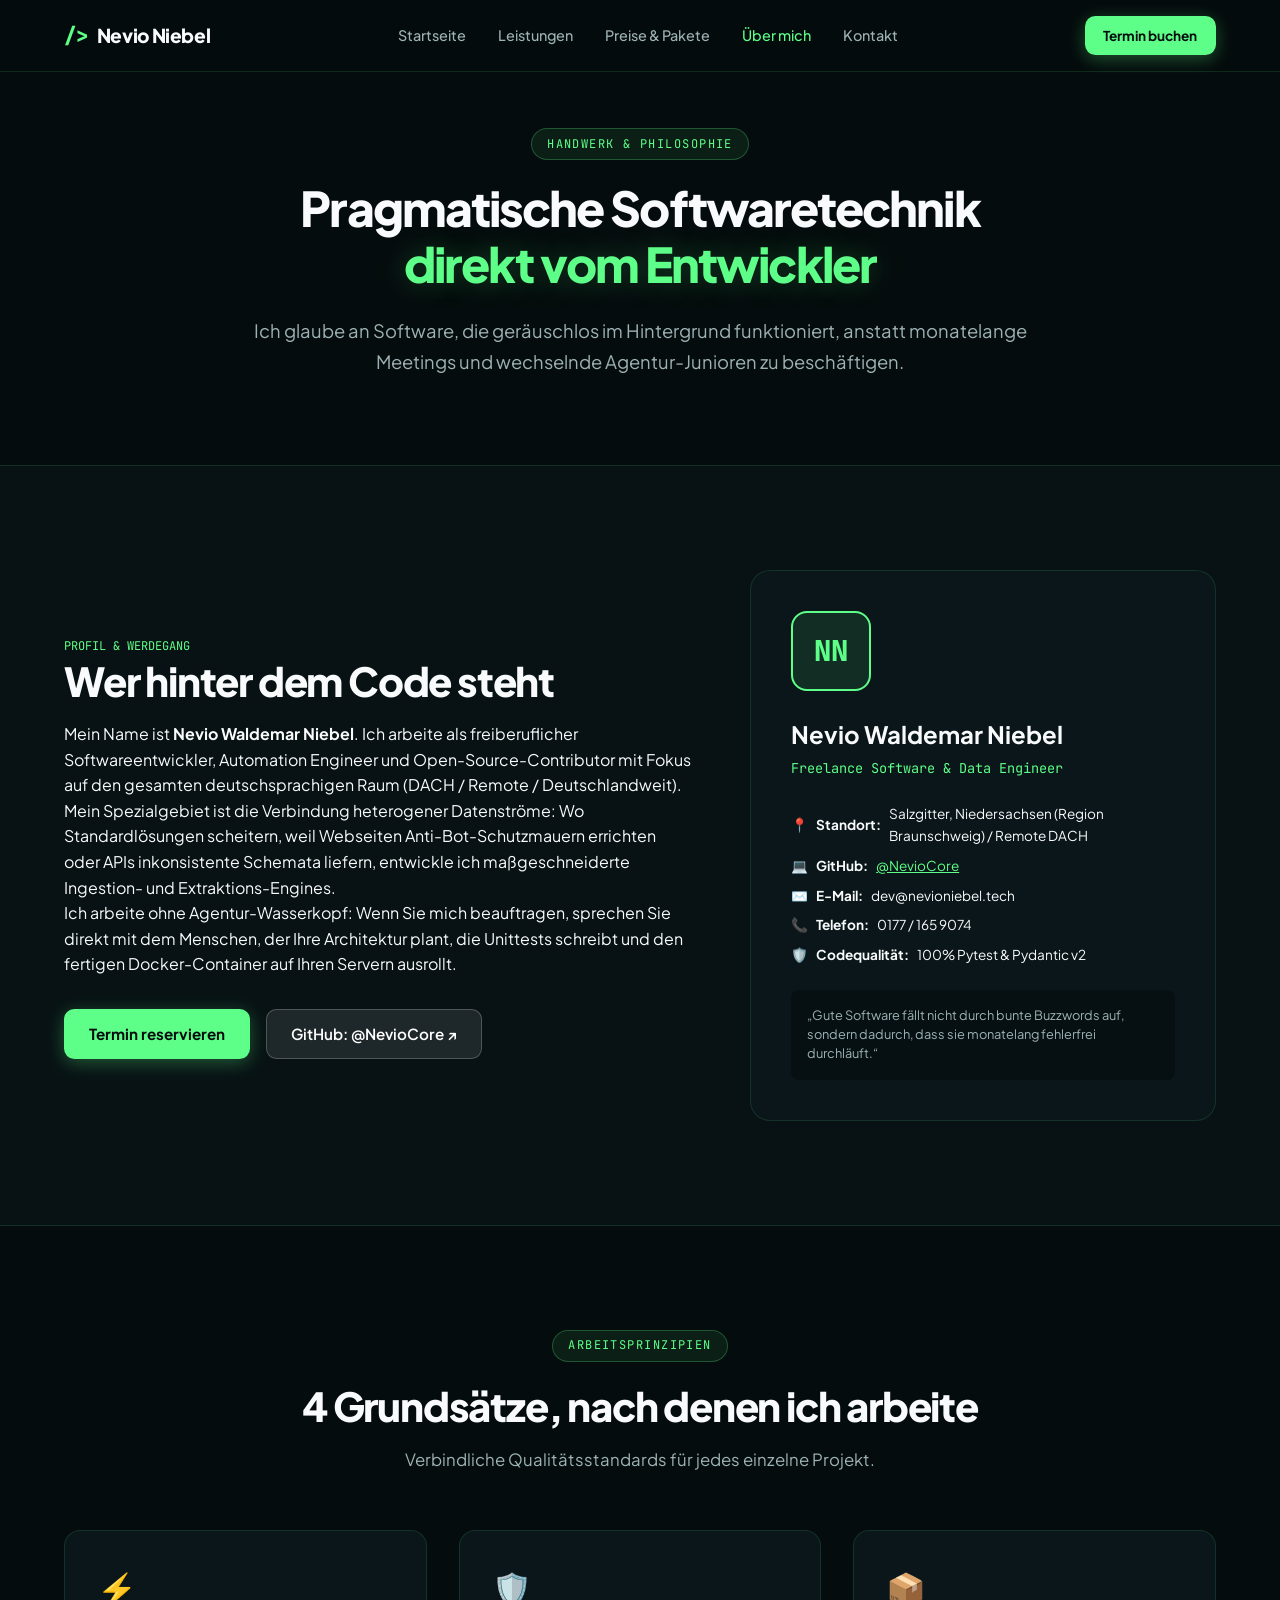
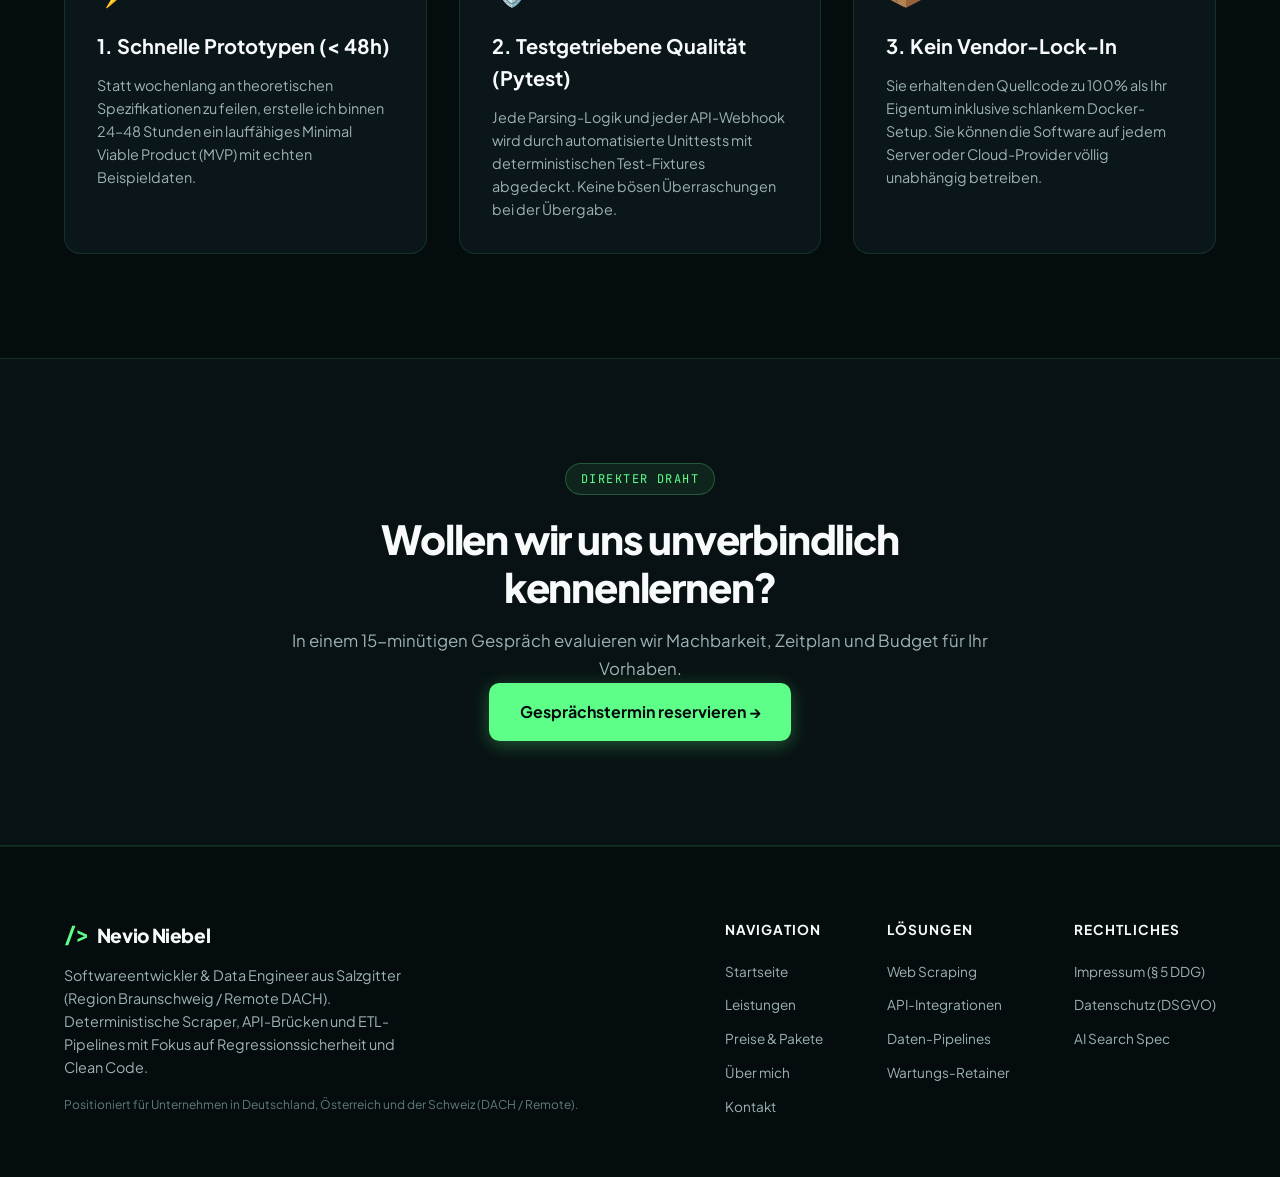
==== about.html @ a89034bb "fix(website): eliminate Safari blur glitch, ground legal/tax/insurance claims truthfully, deploy dua" ====
<!DOCTYPE html>
<html lang="de" class="scroll-smooth">
<head>
  <meta charset="UTF-8">
  <meta name="viewport" content="width=device-width, initial-scale=1.0">
  <title>Über mich &amp; Ingenieursansatz | Nevio Niebel</title>
  <meta name="description" content="Lernen Sie Nevio Waldemar Niebel kennen: Freiberuflicher Softwareentwickler &amp; Data Engineer. Direkte Zusammenarbeit, zero Agentur-Wasserkopf, 100% deterministischer Code.">
  <link rel="canonical" href="https://nevioniebel.tech/about.html">
  <link rel="stylesheet" href="style.css?v=3.1">
  <link rel="preconnect" href="https://fonts.googleapis.com">
  <link rel="preconnect" href="https://fonts.gstatic.com" crossorigin>
  <link href="https://fonts.googleapis.com/css2?family=Plus+Jakarta+Sans:wght@300;400;500;600;700;800&family=JetBrains+Mono:wght@400;500;600&display=swap" rel="stylesheet">
</head>
<body class="site-body">

  <!-- Navigation Bar -->
  <header class="navbar" id="top">
    <div class="container nav-content">
      <a href="index.html" class="brand">
        <span class="brand-symbol">/&gt;</span>
        <span class="brand-text">Nevio Niebel</span>
      </a>
      <nav class="nav-links" id="main-nav">
        <a href="index.html">Startseite</a>
        <a href="services.html">Leistungen</a>
        <a href="pricing.html">Preise &amp; Pakete</a>
        <a href="about.html" class="active">Über mich</a>
        <a href="contact.html">Kontakt</a>
      </nav>
      <div class="nav-cta">
        <a href="booking.html" class="btn btn-primary btn-sm">Termin buchen</a>
      </div>
    </div>
  </header>

  <main>
    <section class="section" style="padding-top: 8rem; padding-bottom: 3rem;">
      <div class="container" style="text-align: center; max-width: 860px;">
        <span class="section-tag">Handwerk &amp; Philosophie</span>
        <h1 class="hero-title" style="font-size: 3rem;">
          Pragmatische Softwaretechnik <br>
          <span class="highlight-mint">direkt vom Entwickler</span>
        </h1>
        <p class="hero-subtitle">
          Ich glaube an Software, die geräuschlos im Hintergrund funktioniert, anstatt monatelange Meetings und wechselnde Agentur-Junioren zu beschäftigen.
        </p>
      </div>
    </section>

    <!-- Bio & Principles -->
    <section class="section section-dark">
      <div class="container">
        <div class="hero-grid">
          
          <div>
            <span class="solution-category">Profil &amp; Werdegang</span>
            <h2 class="section-title">Wer hinter dem Code steht</h2>
            <p class="paragraph">
              Mein Name ist <strong>Nevio Waldemar Niebel</strong>. Ich arbeite als freiberuflicher Softwareentwickler, Automation Engineer und Open-Source-Contributor mit Fokus auf den gesamten deutschsprachigen Raum (DACH / Remote / Deutschlandweit).
            </p>
            <p class="paragraph">
              Mein Spezialgebiet ist die Verbindung heterogener Datenströme: Wo Standardlösungen scheitern, weil Webseiten Anti-Bot-Schutzmauern errichten oder APIs inkonsistente Schemata liefern, entwickle ich maßgeschneiderte Ingestion- und Extraktions-Engines.
            </p>
            <p class="paragraph">
              Ich arbeite ohne Agentur-Wasserkopf: Wenn Sie mich beauftragen, sprechen Sie direkt mit dem Menschen, der Ihre Architektur plant, die Unittests schreibt und den fertigen Docker-Container auf Ihren Servern ausrollt.
            </p>

            <div style="margin-top: 2rem; display: flex; gap: 1rem; flex-wrap: wrap;">
              <a href="booking.html" class="btn btn-primary">Termin reservieren</a>
              <a href="https://github.com/NevioCore" target="_blank" rel="noopener noreferrer" class="btn btn-secondary">GitHub: @NevioCore ↗</a>
            </div>
          </div>

          <!-- Developer Profile Card -->
          <div class="solution-card" style="padding: 2.5rem; border-radius: 1.25rem;">
            <div style="width: 80px; height: 80px; border-radius: 1rem; background: rgba(94, 255, 136, 0.1); border: 2px solid var(--color-mint); display: flex; align-items: center; justify-content: center; font-family: var(--font-mono); font-size: 1.8rem; font-weight: 800; color: var(--color-mint); margin-bottom: 1.5rem;">
              NN
            </div>
            <h3 style="font-size: 1.5rem; margin-bottom: 0.25rem;">Nevio Waldemar Niebel</h3>
            <p style="color: var(--color-mint); font-family: var(--font-mono); font-size: 0.85rem; margin-bottom: 1.5rem;">
              Freelance Software &amp; Data Engineer
            </p>

            <ul class="offer-features" style="margin-bottom: 1.5rem;">
              <li><span>📍</span> <strong>Standort:</strong> Salzgitter, Niedersachsen (Region Braunschweig) / Remote DACH</li>
              <li><span>💻</span> <strong>GitHub:</strong> <a href="https://github.com/NevioCore" target="_blank" rel="noopener noreferrer" style="color: var(--color-mint); text-decoration: underline;">@NevioCore</a></li>
              <li><span>✉️</span> <strong>E-Mail:</strong> dev@nevioniebel.tech</li>
              <li><span>📞</span> <strong>Telefon:</strong> 0177 / 165 9074</li>
              <li><span>🛡️</span> <strong>Codequalität:</strong> 100% Pytest &amp; Pydantic v2</li>
            </ul>

            <div style="padding: 1rem; background: var(--color-surface-input); border-radius: 0.5rem; font-size: 0.8rem; color: var(--color-text-secondary); line-height: 1.5;">
              „Gute Software fällt nicht durch bunte Buzzwords auf, sondern dadurch, dass sie monatelang fehlerfrei durchläuft.“
            </div>
          </div>

        </div>
      </div>
    </section>

    <!-- Engineering Principles Grid -->
    <section class="section">
      <div class="container">
        <div class="section-header">
          <span class="section-tag">Arbeitsprinzipien</span>
          <h2 class="section-title">4 Grundsätze, nach denen ich arbeite</h2>
          <p class="section-subtitle">
            Verbindliche Qualitätsstandards für jedes einzelne Projekt.
          </p>
        </div>

        <div class="solutions-grid">
          
          <div class="feature-card" style="background: var(--color-surface); border: 1px solid var(--color-border); border-radius: 1rem; padding: 2rem;">
            <div style="font-size: 2rem; margin-bottom: 1rem;">⚡</div>
            <h3 style="font-size: 1.25rem; margin-bottom: 0.75rem;">1. Schnelle Prototypen (&lt; 48h)</h3>
            <p style="color: var(--color-text-secondary); font-size: 0.9rem; line-height: 1.6;">
              Statt wochenlang an theoretischen Spezifikationen zu feilen, erstelle ich binnen 24–48 Stunden ein lauffähiges Minimal Viable Product (MVP) mit echten Beispieldaten.
            </p>
          </div>

          <div class="feature-card" style="background: var(--color-surface); border: 1px solid var(--color-border); border-radius: 1rem; padding: 2rem;">
            <div style="font-size: 2rem; margin-bottom: 1rem;">🛡️</div>
            <h3 style="font-size: 1.25rem; margin-bottom: 0.75rem;">2. Testgetriebene Qualität (Pytest)</h3>
            <p style="color: var(--color-text-secondary); font-size: 0.9rem; line-height: 1.6;">
              Jede Parsing-Logik und jeder API-Webhook wird durch automatisierte Unittests mit deterministischen Test-Fixtures abgedeckt. Keine bösen Überraschungen bei der Übergabe.
            </p>
          </div>

          <div class="feature-card" style="background: var(--color-surface); border: 1px solid var(--color-border); border-radius: 1rem; padding: 2rem;">
            <div style="font-size: 2rem; margin-bottom: 1rem;">📦</div>
            <h3 style="font-size: 1.25rem; margin-bottom: 0.75rem;">3. Kein Vendor-Lock-In</h3>
            <p style="color: var(--color-text-secondary); font-size: 0.9rem; line-height: 1.6;">
              Sie erhalten den Quellcode zu 100% als Ihr Eigentum inklusive schlankem Docker-Setup. Sie können die Software auf jedem Server oder Cloud-Provider völlig unabhängig betreiben.
            </p>
          </div>

        </div>

      </div>
    </section>

    <!-- Bottom CTA -->
    <section class="section section-dark" style="text-align: center; border-top: 1px solid var(--color-border);">
      <div class="container" style="max-width: 800px;">
        <span class="section-tag">Direkter Draht</span>
        <h2 class="section-title">Wollen wir uns unverbindlich kennenlernen?</h2>
        <p class="section-subtitle">
          In einem 15-minütigen Gespräch evaluieren wir Machbarkeit, Zeitplan und Budget für Ihr Vorhaben.
        </p>
        <a href="booking.html" class="btn btn-primary btn-lg">Gesprächstermin reservieren →</a>
      </div>
    </section>
  </main>

  <!-- Global Footer -->
  <footer class="footer">
    <div class="container footer-content">
      <div class="footer-brand-col">
        <a href="index.html" class="brand">
          <span class="brand-symbol">/&gt;</span>
          <span class="brand-text">Nevio Niebel</span>
        </a>
        <p class="footer-desc">
          Softwareentwickler &amp; Data Engineer aus Salzgitter (Region Braunschweig / Remote DACH). Deterministische Scraper, API-Brücken und ETL-Pipelines mit Fokus auf Regressionssicherheit und Clean Code.
        </p>
        <p class="footer-sub">
          Positioniert für Unternehmen in Deutschland, Österreich und der Schweiz (DACH / Remote).
        </p>
      </div>

      <div class="footer-links">
        <div>
          <h4>Navigation</h4>
          <a href="index.html">Startseite</a>
          <a href="services.html">Leistungen</a>
          <a href="pricing.html">Preise &amp; Pakete</a>
          <a href="about.html">Über mich</a>
          <a href="contact.html">Kontakt</a>
        </div>
        <div>
          <h4>Lösungen</h4>
          <a href="services.html#scraping">Web Scraping</a>
          <a href="services.html#api">API-Integrationen</a>
          <a href="services.html#pipeline">Daten-Pipelines</a>
          <a href="services.html#retainer">Wartungs-Retainer</a>
        </div>
        <div>
          <h4>Rechtliches</h4>
          <a href="legal.html#impressum">Impressum (§ 5 DDG)</a>
          <a href="legal.html#datenschutz">Datenschutz (DSGVO)</a>
          <a href="llms.txt">AI Search Spec</a>
        </div>
      </div>
    </div>
  </footer>

  <script src="app.js?v=3.1"></script>
</body>
</html>
---- style.css ----
/* website/style.css - Cyber-Engineering Design System for nevioniebel.tech (Ethiack-Inspired) */

:root {
  --color-obsidian: #050c0d;
  --color-surface: #0a1619;
  --color-surface-elevated: #0f2226;
  --color-surface-card: rgba(15, 34, 38, 0.7);
  --color-surface-input: #061012;

  --color-border: rgba(94, 255, 136, 0.12);
  --color-border-hover: rgba(94, 255, 136, 0.35);
  --color-border-focus: #5eff88;

  --color-mint: #5eff88;
  --color-mint-dim: #38bdf8;
  --color-mint-glow: rgba(94, 255, 136, 0.2);
  --color-cyan: #38bdf8;
  --color-amber: #fbbf24;
  --color-rose: #f43f5e;

  --color-text-primary: #f8fafc;
  --color-text-secondary: #9db2b5;
  --color-text-muted: #627b7f;

  --font-sans: 'Plus Jakarta Sans', -apple-system, BlinkMacSystemFont, "Segoe UI", Roboto, sans-serif;
  --font-mono: 'JetBrains Mono', monospace;

  --transition-smooth: all 0.25s cubic-bezier(0.16, 1, 0.3, 1);
  --shadow-cyber: 0 20px 40px -15px rgba(0, 0, 0, 0.7), 0 0 25px rgba(94, 255, 136, 0.08);
}

/* Global Reset */
*, *::before, *::after {
  box-sizing: border-box;
  margin: 0;
  padding: 0;
}

html {
  scroll-behavior: smooth;
  font-size: 16px;
}

body.site-body {
  background-color: var(--color-obsidian);
  color: var(--color-text-primary);
  font-family: var(--font-sans);
  line-height: 1.6;
  -webkit-font-smoothing: antialiased;
  position: relative;
  overflow-x: hidden;
}

/* Ambient Radial Lights disabled to eliminate WebKit tile buffer rendering glitches */
.ambient-glow {
  display: none !important;
}

.glow-1, .glow-2 {
  display: none !important;
}

/* Layout Utilities */
.container {
  max-width: 1200px;
  margin: 0 auto;
  padding: 0 1.5rem;
  position: relative;
  z-index: 1;
}

.section {
  padding: 6.5rem 0;
}

.section-dark {
  background-color: rgba(10, 22, 25, 0.6);
  border-top: 1px solid var(--color-border);
  border-bottom: 1px solid var(--color-border);
}

.section-header {
  text-align: center;
  max-width: 720px;
  margin: 0 auto 3.5rem auto;
}

.section-tag {
  display: inline-block;
  font-family: var(--font-mono);
  font-size: 0.75rem;
  text-transform: uppercase;
  letter-spacing: 0.12em;
  color: var(--color-mint);
  background-color: rgba(94, 255, 136, 0.08);
  padding: 0.35rem 0.95rem;
  border-radius: 9999px;
  border: 1px solid rgba(94, 255, 136, 0.25);
  margin-bottom: 1.25rem;
}

.section-title {
  font-size: 2.5rem;
  font-weight: 800;
  letter-spacing: -0.03em;
  line-height: 1.2;
  margin-bottom: 1rem;
}

.section-subtitle {
  color: var(--color-text-secondary);
  font-size: 1.05rem;
  line-height: 1.65;
}

/* Navbar */
.navbar {
  position: fixed;
  top: 0;
  left: 0;
  right: 0;
  height: 4.5rem;
  background: rgba(5, 12, 13, 0.85);
  backdrop-filter: blur(14px);
  border-bottom: 1px solid var(--color-border);
  z-index: 100;
}

.nav-content {
  display: flex;
  align-items: center;
  justify-content: space-between;
  height: 100%;
}

.brand {
  display: flex;
  align-items: center;
  gap: 0.6rem;
  text-decoration: none;
  font-weight: 800;
  font-size: 1.2rem;
  color: var(--color-text-primary);
  letter-spacing: -0.02em;
}

.brand-symbol {
  font-family: var(--font-mono);
  color: var(--color-mint);
  font-size: 1.3rem;
}

.nav-links {
  display: flex;
  align-items: center;
  gap: 2rem;
}

.nav-links a {
  text-decoration: none;
  color: var(--color-text-secondary);
  font-size: 0.9rem;
  font-weight: 500;
  transition: var(--transition-smooth);
}

.nav-links a:hover, .nav-links a.active {
  color: var(--color-mint);
}

/* Buttons */
.btn {
  display: inline-flex;
  align-items: center;
  justify-content: center;
  gap: 0.6rem;
  padding: 0.75rem 1.5rem;
  border-radius: 0.65rem;
  font-weight: 600;
  font-size: 0.95rem;
  text-decoration: none;
  cursor: pointer;
  transition: var(--transition-smooth);
  border: 1px solid transparent;
}

.btn-primary {
  background-color: var(--color-mint);
  color: #050c0d;
  font-weight: 700;
  box-shadow: 0 4px 18px rgba(94, 255, 136, 0.3);
}

.btn-primary:hover {
  background-color: #7aff9e;
  transform: translateY(-2px);
  box-shadow: 0 6px 25px rgba(94, 255, 136, 0.45);
}

.btn-secondary {
  background-color: rgba(255, 255, 255, 0.09);
  color: #ffffff;
  border: 1px solid rgba(255, 255, 255, 0.22);
}

.btn-secondary:hover {
  background-color: rgba(255, 255, 255, 0.18);
  border-color: rgba(255, 255, 255, 0.45);
  color: #ffffff;
  transform: translateY(-2px);
}

.btn-outline {
  background: rgba(94, 255, 136, 0.06);
  color: var(--color-mint);
  border: 1px solid var(--color-mint);
  font-weight: 600;
}

.btn-outline:hover {
  background: var(--color-mint);
  border-color: var(--color-mint);
  color: #050c0d;
  box-shadow: 0 4px 20px rgba(94, 255, 136, 0.4);
}

.btn-lg {
  padding: 0.95rem 1.85rem;
  font-size: 1rem;
}

.btn-sm {
  padding: 0.5rem 1.1rem;
  font-size: 0.85rem;
}

.btn-block {
  display: flex;
  width: 100%;
}

/* Hero Section (Ethiack Grid Layout with 3D Cyber Asset) */
.hero-section {
  padding: 9.5rem 0 5rem 0;
}

.hero-grid {
  display: grid;
  grid-template-columns: 1.15fr 0.85fr;
  gap: 3.5rem;
  align-items: center;
}

.hero-text {
  text-align: left;
}

.status-pill {
  display: inline-flex;
  align-items: center;
  gap: 0.6rem;
  padding: 0.45rem 1.1rem;
  border-radius: 9999px;
  background-color: rgba(94, 255, 136, 0.08);
  border: 1px solid rgba(94, 255, 136, 0.25);
  color: var(--color-mint);
  font-size: 0.8rem;
  font-weight: 500;
  margin-bottom: 2rem;
}

.status-dot {
  width: 8px;
  height: 8px;
  background-color: var(--color-mint);
  border-radius: 50%;
  box-shadow: 0 0 10px var(--color-mint);
  animation: pulse-dot 2s infinite;
}

@keyframes pulse-dot {
  0% { transform: scale(0.95); opacity: 0.8; }
  50% { transform: scale(1.2); opacity: 1; }
  100% { transform: scale(0.95); opacity: 0.8; }
}

.hero-title {
  font-size: 3.25rem;
  font-weight: 800;
  line-height: 1.15;
  letter-spacing: -0.04em;
  margin-bottom: 1.5rem;
}

.highlight-mint {
  color: var(--color-mint);
  text-shadow: 0 0 30px rgba(94, 255, 136, 0.25);
}

.hero-subtitle {
  font-size: 1.15rem;
  color: var(--color-text-secondary);
  line-height: 1.7;
  margin-bottom: 2.5rem;
}

.hero-actions {
  display: flex;
  align-items: center;
  gap: 1.25rem;
  margin-bottom: 3.5rem;
  flex-wrap: wrap;
}

/* Hero 3D Visual Frame */
.hero-visual-frame {
  position: relative;
  border-radius: 1.25rem;
  overflow: hidden;
  border: 1px solid var(--color-border);
  box-shadow: var(--shadow-cyber);
  background: var(--color-surface);
}

.hero-visual-img {
  width: 100%;
  height: auto;
  display: block;
  object-fit: cover;
  transition: transform 0.5s ease;
}

.hero-visual-frame:hover .hero-visual-img {
  transform: scale(1.03);
}

.visual-badge {
  position: absolute;
  bottom: 1rem;
  left: 1rem;
  right: 1rem;
  background: rgba(5, 12, 13, 0.85);
  backdrop-filter: blur(10px);
  border: 1px solid var(--color-border);
  border-radius: 0.75rem;
  padding: 0.75rem 1rem;
  display: flex;
  align-items: center;
  justify-content: space-between;
  font-size: 0.8rem;
  font-family: var(--font-mono);
}

.visual-badge-status {
  color: var(--color-mint);
  display: flex;
  align-items: center;
  gap: 0.4rem;
}

/* Trust Badges Strip */
.trust-strip {
  display: grid;
  grid-template-columns: repeat(4, 1fr);
  gap: 1.25rem;
  width: 100%;
  margin-top: 3rem;
  padding-top: 2.5rem;
  border-top: 1px solid var(--color-border);
}

.trust-badge {
  background: var(--color-surface);
  border: 1px solid var(--color-border);
  border-radius: 0.75rem;
  padding: 1.1rem 1.25rem;
  display: flex;
  align-items: center;
  gap: 0.9rem;
  text-align: left;
  transition: var(--transition-smooth);
}

.trust-badge:hover {
  border-color: var(--color-border-hover);
  transform: translateY(-2px);
}

.badge-icon {
  font-size: 1.4rem;
}

.trust-badge strong {
  display: block;
  font-size: 0.85rem;
  color: var(--color-text-primary);
}

.trust-badge small {
  display: block;
  font-size: 0.75rem;
  color: var(--color-text-secondary);
}

/* =========================================================================
   Interactive Cyber Terminal Component (Ethiack Inspired)
   ========================================================================= */

.terminal-container {
  max-width: 980px;
  margin: 0 auto;
}

.terminal-window {
  background: #030809;
  border: 1px solid var(--color-border);
  border-radius: 1rem;
  box-shadow: var(--shadow-cyber);
  overflow: hidden;
}

.terminal-bar {
  background: #071316;
  padding: 0.85rem 1.25rem;
  display: flex;
  align-items: center;
  justify-content: space-between;
  border-bottom: 1px solid var(--color-border);
}

.terminal-dots {
  display: flex;
  gap: 0.5rem;
}

.dot {
  width: 10px;
  height: 10px;
  border-radius: 50%;
}

.dot-red { background: var(--color-rose); }
.dot-yellow { background: var(--color-amber); }
.dot-green { background: var(--color-mint); }

.terminal-title {
  font-family: var(--font-mono);
  font-size: 0.8rem;
  color: var(--color-text-secondary);
}

.terminal-badge {
  font-family: var(--font-mono);
  font-size: 0.7rem;
  padding: 0.25rem 0.65rem;
  border-radius: 0.35rem;
  background: rgba(94, 255, 136, 0.1);
  color: var(--color-mint);
  border: 1px solid rgba(94, 255, 136, 0.25);
}

.badge-running {
  background: rgba(251, 191, 36, 0.15);
  color: var(--color-amber);
  border-color: rgba(251, 191, 36, 0.3);
}

.badge-success {
  background: rgba(94, 255, 136, 0.15);
  color: var(--color-mint);
}

.terminal-screen {
  padding: 1.75rem;
  min-height: 280px;
  max-height: 420px;
  overflow-y: auto;
  font-family: var(--font-mono);
  font-size: 0.85rem;
  line-height: 1.7;
}

.terminal-line {
  margin-bottom: 0.4rem;
  white-space: pre-wrap;
}

.prompt-user { color: var(--color-cyan); font-weight: 600; }
.prompt-path { color: var(--color-mint); }
.text-cmd { color: var(--color-amber); font-weight: 600; }
.text-log { color: #8fa6a8; }
.text-success { color: var(--color-mint); font-weight: 600; }
.text-highlight { color: #ffffff; font-weight: 700; }
.text-amber { color: var(--color-amber); font-weight: 600; }
.text-danger { color: #f43f5e; font-weight: 600; }
.text-warn { color: #fbbf24; }
.text-info { color: #38bdf8; }

/* Interactive Terminal Toolbar & Modes */
.terminal-mode-bar {
  display: flex;
  background: #061113;
  border-bottom: 1px solid var(--color-border);
  overflow-x: auto;
}

.terminal-mode-btn {
  background: transparent;
  border: none;
  border-right: 1px solid var(--color-border);
  color: var(--color-text-secondary);
  padding: 0.65rem 1.25rem;
  font-family: var(--font-sans);
  font-size: 0.8rem;
  font-weight: 600;
  cursor: pointer;
  display: flex;
  align-items: center;
  gap: 0.4rem;
  transition: var(--transition-smooth);
  white-space: nowrap;
}

.terminal-mode-btn:hover {
  color: var(--color-text-primary);
  background: rgba(94, 255, 136, 0.05);
}

.terminal-mode-btn.active {
  color: var(--color-mint);
  background: rgba(94, 255, 136, 0.1);
  border-bottom: 2px solid var(--color-mint);
}

/* File Dropzone Section */
.terminal-dropzone {
  margin: 1rem 1.5rem 0.5rem 1.5rem;
  border: 2px dashed rgba(94, 255, 136, 0.25);
  border-radius: 0.75rem;
  padding: 1.5rem 1rem;
  text-align: center;
  background: rgba(6, 17, 19, 0.6);
  cursor: pointer;
  transition: var(--transition-smooth);
}

.terminal-dropzone:hover, .terminal-dropzone.dragover {
  border-color: var(--color-mint);
  background: rgba(94, 255, 136, 0.08);
}

.dropzone-icon {
  font-size: 1.8rem;
  margin-bottom: 0.5rem;
}

.dropzone-text {
  font-size: 0.85rem;
  color: var(--color-text-primary);
  font-weight: 600;
  margin-bottom: 0.25rem;
}

.dropzone-sub {
  font-size: 0.75rem;
  color: var(--color-text-muted);
}

/* Terminal CLI Input Bar */
.terminal-cli-bar {
  display: flex;
  align-items: center;
  padding: 0.65rem 1.5rem;
  background: #061012;
  border-top: 1px solid var(--color-border);
  gap: 0.5rem;
}

.terminal-cli-input {
  flex: 1;
  background: transparent;
  border: none;
  outline: none;
  color: #ffffff;
  font-family: var(--font-mono);
  font-size: 0.85rem;
  padding: 0.25rem 0;
}

.terminal-cli-input::placeholder {
  color: var(--color-text-muted);
  font-size: 0.8rem;
}

.terminal-cli-submit {
  background: rgba(94, 255, 136, 0.15);
  border: 1px solid rgba(94, 255, 136, 0.3);
  color: var(--color-mint);
  border-radius: 0.35rem;
  padding: 0.3rem 0.75rem;
  font-family: var(--font-mono);
  font-size: 0.75rem;
  cursor: pointer;
  transition: var(--transition-smooth);
}

.terminal-cli-submit:hover {
  background: var(--color-mint);
  color: var(--color-obsidian);
}

/* Quick Action Command Pills */
.terminal-pills-bar {
  display: flex;
  align-items: center;
  gap: 0.5rem;
  padding: 0.5rem 1.5rem;
  background: #040b0c;
  border-top: 1px solid rgba(255, 255, 255, 0.05);
  overflow-x: auto;
}

.pill-label {
  font-size: 0.7rem;
  color: var(--color-text-muted);
  text-transform: uppercase;
  letter-spacing: 0.05em;
  white-space: nowrap;
}

.quick-cmd-pill {
  background: rgba(255, 255, 255, 0.04);
  border: 1px solid rgba(255, 255, 255, 0.08);
  border-radius: 0.35rem;
  color: var(--color-text-secondary);
  font-family: var(--font-mono);
  font-size: 0.72rem;
  padding: 0.2rem 0.55rem;
  cursor: pointer;
  transition: var(--transition-smooth);
  white-space: nowrap;
}

.quick-cmd-pill:hover {
  background: rgba(94, 255, 136, 0.1);
  border-color: rgba(94, 255, 136, 0.3);
  color: var(--color-mint);
}

.card-highlight-pulse {
  animation: card-pulse 0.8s ease-out;
}

@keyframes card-pulse {
  0% { transform: scale(1); border-color: var(--color-mint); box-shadow: 0 0 35px rgba(94, 255, 136, 0.4); }
  50% { transform: scale(1.015); border-color: var(--color-mint); box-shadow: 0 0 50px rgba(94, 255, 136, 0.6); }
  100% { transform: scale(1); border-color: var(--color-border); box-shadow: var(--shadow-cyber); }
}

/* Interactive Scenario Buttons Grid */
.terminal-button-grid {
  display: grid;
  grid-template-columns: repeat(4, 1fr);
  gap: 1rem;
  margin-top: 1.5rem;
}

.terminal-selector-btn {
  background: var(--color-surface);
  border: 1px solid var(--color-border);
  border-radius: 0.75rem;
  padding: 1.25rem 1rem;
  text-align: left;
  cursor: pointer;
  transition: var(--transition-smooth);
  display: flex;
  flex-direction: column;
  gap: 0.4rem;
}

.terminal-selector-btn:hover {
  background: var(--color-surface-elevated);
  border-color: var(--color-border-hover);
  transform: translateY(-2px);
}

.terminal-selector-btn.active {
  background: #0f272c;
  border-color: var(--color-mint);
  box-shadow: 0 0 20px rgba(94, 255, 136, 0.15);
}

.btn-header {
  display: flex;
  align-items: center;
  gap: 0.5rem;
  font-size: 0.95rem;
  font-weight: 700;
  color: var(--color-text-primary);
}

.btn-sub {
  font-size: 0.75rem;
  color: var(--color-text-secondary);
  line-height: 1.4;
}

/* Direct Product Card Under Terminal */
.terminal-offer-card {
  margin-top: 2rem;
  background: linear-gradient(135deg, rgba(15, 34, 38, 0.9) 0%, rgba(8, 18, 20, 0.95) 100%);
  border: 1px solid var(--color-border);
  border-radius: 1.1rem;
  padding: 2.25rem;
  box-shadow: var(--shadow-cyber);
  display: grid;
  grid-template-columns: 1.2fr 0.8fr;
  gap: 2.5rem;
  align-items: center;
}

.offer-header {
  display: flex;
  align-items: center;
  gap: 0.75rem;
  margin-bottom: 0.75rem;
}

.offer-badge {
  font-family: var(--font-mono);
  font-size: 0.7rem;
  text-transform: uppercase;
  color: var(--color-mint);
  background: rgba(94, 255, 136, 0.1);
  padding: 0.25rem 0.65rem;
  border-radius: 9999px;
  border: 1px solid rgba(94, 255, 136, 0.25);
}

.offer-title {
  font-size: 1.6rem;
  font-weight: 800;
  letter-spacing: -0.02em;
  margin-bottom: 0.6rem;
}

.offer-desc {
  color: var(--color-text-secondary);
  font-size: 0.95rem;
  line-height: 1.6;
  margin-bottom: 1.25rem;
}

.offer-features {
  list-style: none;
  display: flex;
  flex-direction: column;
  gap: 0.5rem;
  font-size: 0.85rem;
  color: var(--color-text-primary);
}

.offer-features li {
  display: flex;
  align-items: center;
  gap: 0.5rem;
}

.offer-features li span {
  color: var(--color-mint);
  font-weight: 700;
}

.offer-cta-box {
  background: var(--color-surface);
  border: 1px solid var(--color-border);
  border-radius: 0.9rem;
  padding: 1.75rem;
  text-align: center;
}

.offer-price-tag {
  font-family: var(--font-mono);
  font-size: 2.25rem;
  font-weight: 800;
  color: var(--color-text-primary);
  margin-bottom: 0.35rem;
}

.offer-price-sub {
  font-size: 0.85rem;
  color: var(--color-text-secondary);
  margin-bottom: 1.5rem;
}

/* =========================================================================
   Solutions & 3D Feature Grid (Ethiack Card Architecture)
   ========================================================================= */

.solutions-grid {
  display: grid;
  grid-template-columns: repeat(3, 1fr);
  gap: 2rem;
}

.solution-card {
  background: var(--color-surface);
  border: 1px solid var(--color-border);
  border-radius: 1.15rem;
  overflow: hidden;
  display: flex;
  flex-direction: column;
  transition: var(--transition-smooth);
}

.solution-card:hover {
  border-color: var(--color-border-hover);
  transform: translateY(-4px);
  box-shadow: var(--shadow-cyber);
}

.solution-visual {
  height: 200px;
  overflow: hidden;
  position: relative;
  background: #020506;
}

.solution-visual img {
  width: 100%;
  height: 100%;
  object-fit: cover;
  transition: transform 0.5s ease;
}

.solution-card:hover .solution-visual img {
  transform: scale(1.05);
}

.solution-body {
  padding: 2rem;
  display: flex;
  flex-direction: column;
  flex-grow: 1;
}

.solution-category {
  font-family: var(--font-mono);
  font-size: 0.75rem;
  color: var(--color-mint);
  text-transform: uppercase;
  margin-bottom: 0.5rem;
}

.solution-title {
  font-size: 1.35rem;
  font-weight: 800;
  letter-spacing: -0.02em;
  margin-bottom: 0.75rem;
}

.solution-desc {
  color: var(--color-text-secondary);
  font-size: 0.9rem;
  line-height: 1.6;
  margin-bottom: 1.5rem;
  flex-grow: 1;
}

.solution-tags {
  display: flex;
  flex-wrap: wrap;
  gap: 0.4rem;
  margin-bottom: 1.5rem;
}

.solution-tags span {
  font-family: var(--font-mono);
  font-size: 0.7rem;
  color: var(--color-cyan);
  background: rgba(56, 189, 248, 0.08);
  padding: 0.25rem 0.6rem;
  border-radius: 0.35rem;
}

/* =========================================================================
   Pricing Matrix (Clear Packages & Retainers)
   ========================================================================= */

.pricing-grid {
  display: grid;
  grid-template-columns: repeat(3, 1fr);
  gap: 2rem;
  align-items: stretch;
}

.pricing-card {
  background: var(--color-surface);
  border: 1px solid var(--color-border);
  border-radius: 1.15rem;
  padding: 2.5rem;
  display: flex;
  flex-direction: column;
  position: relative;
  transition: var(--transition-smooth);
}

.pricing-card:hover {
  transform: translateY(-4px);
  border-color: var(--color-border-hover);
}

.pricing-featured {
  background: linear-gradient(180deg, #0e272c 0%, #071517 100%);
  border: 2px solid var(--color-mint);
  box-shadow: var(--shadow-cyber);
}

.featured-pill {
  position: absolute;
  top: -0.85rem;
  left: 50%;
  transform: translateX(-50%);
  background: var(--color-mint);
  color: #050c0d;
  font-family: var(--font-mono);
  font-size: 0.7rem;
  font-weight: 800;
  text-transform: uppercase;
  padding: 0.3rem 0.95rem;
  border-radius: 9999px;
  letter-spacing: 0.05em;
}

.tier-badge {
  font-family: var(--font-mono);
  font-size: 0.75rem;
  text-transform: uppercase;
  color: var(--color-text-secondary);
  letter-spacing: 0.08em;
  margin-bottom: 0.75rem;
}

.tier-badge.highlight { color: var(--color-mint); }

.tier-title {
  font-size: 1.6rem;
  font-weight: 800;
  letter-spacing: -0.02em;
  margin-bottom: 0.75rem;
}

.tier-price {
  font-family: var(--font-mono);
  font-size: 2.35rem;
  font-weight: 800;
  margin-bottom: 0.75rem;
}

.tier-period {
  font-size: 0.9rem;
  font-weight: 400;
  color: var(--color-text-secondary);
  font-family: var(--font-sans);
}

.tier-desc {
  color: var(--color-text-secondary);
  font-size: 0.9rem;
  line-height: 1.5;
  margin-bottom: 2rem;
  min-height: 2.7rem;
}

.tier-features {
  list-style: none;
  display: flex;
  flex-direction: column;
  gap: 0.85rem;
  font-size: 0.9rem;
  color: var(--color-text-secondary);
  margin-bottom: 2.5rem;
  flex-grow: 1;
}

.tier-features li {
  display: flex;
  align-items: flex-start;
  gap: 0.6rem;
}

.tier-features li span {
  color: var(--color-mint);
}

/* =========================================================================
   Dedicated Modern Booking Checkout Portal (booking.html & Section)
   ========================================================================= */

.booking-portal-grid {
  display: grid;
  grid-template-columns: 1.15fr 0.85fr;
  gap: 3rem;
  align-items: flex-start;
}

.booking-form-card {
  background: var(--color-surface);
  border: 1px solid var(--color-border);
  border-radius: 1.25rem;
  padding: 2.75rem;
  box-shadow: var(--shadow-cyber);
}

.booking-summary-card {
  background: linear-gradient(180deg, #0a1b1e 0%, #061113 100%);
  border: 1px solid var(--color-border);
  border-radius: 1.25rem;
  padding: 2.75rem;
}

.form-title {
  font-size: 1.45rem;
  font-weight: 800;
  margin-bottom: 0.5rem;
}

.form-sub {
  color: var(--color-text-secondary);
  font-size: 0.9rem;
  line-height: 1.5;
  margin-bottom: 2rem;
}

.form-group {
  margin-bottom: 1.35rem;
  min-width: 0;
}

.form-row {
  display: grid;
  grid-template-columns: 1fr 1fr;
  gap: 1rem;
}

.form-row > * {
  min-width: 0;
}

label {
  display: block;
  font-size: 0.85rem;
  font-weight: 600;
  color: var(--color-text-primary);
  margin-bottom: 0.45rem;
}

.form-control {
  width: 100%;
  max-width: 100%;
  padding: 0.85rem 1.1rem;
  background-color: var(--color-surface-input);
  border: 1px solid var(--color-border);
  border-radius: 0.6rem;
  color: var(--color-text-primary);
  font-family: var(--font-sans);
  font-size: 0.9rem;
  box-sizing: border-box;
  transition: var(--transition-smooth);
}

select.form-control {
  appearance: none;
  -webkit-appearance: none;
  background-image: url("data:image/svg+xml;charset=UTF-8,%3csvg xmlns='http://www.w3.org/2000/svg' viewBox='0 0 24 24' fill='none' stroke='%235eff88' stroke-width='2' stroke-linecap='round' stroke-linejoin='round'%3e%3cpolyline points='6 9 12 15 18 9'%3e%3c/polyline%3e%3c/svg%3e");
  background-repeat: no-repeat;
  background-position: right 0.75rem center;
  background-size: 1rem;
  padding-right: 2.2rem;
  text-overflow: ellipsis;
  overflow: hidden;
  white-space: nowrap;
  font-size: 0.85rem;
  cursor: pointer;
  min-width: 0;
  max-width: 100%;
}

select.form-control option {
  background-color: var(--color-surface);
  color: var(--color-text-primary);
  padding: 0.5rem;
}

.form-control:focus {
  outline: none;
  border-color: var(--color-mint);
  box-shadow: 0 0 0 3px rgba(94, 255, 136, 0.2);
}

/* Package Radio Cards */
.package-radio-group {
  display: grid;
  grid-template-columns: 1fr 1fr;
  gap: 0.85rem;
  margin-bottom: 1.5rem;
}

.package-radio-card {
  border: 1px solid var(--color-border);
  border-radius: 0.75rem;
  padding: 1rem;
  background: var(--color-surface-input);
  cursor: pointer;
  transition: var(--transition-smooth);
}

.package-radio-card:hover {
  border-color: var(--color-border-hover);
}

.package-radio-card.selected {
  border-color: var(--color-mint);
  background: rgba(94, 255, 136, 0.05);
}

.pkg-name {
  font-weight: 700;
  font-size: 0.9rem;
  margin-bottom: 0.2rem;
}

.pkg-price {
  font-family: var(--font-mono);
  font-size: 0.8rem;
  color: var(--color-mint);
}

/* Footer */
.footer {
  padding: 4.5rem 0 3rem 0;
  border-top: 1px solid var(--color-border);
}

.footer-content {
  display: flex;
  justify-content: space-between;
  align-items: flex-start;
  gap: 3rem;
  flex-wrap: wrap;
}

.footer-desc {
  color: var(--color-text-secondary);
  font-size: 0.9rem;
  margin: 0.75rem 0 1rem 0;
  max-width: 340px;
}

.footer-sub {
  font-size: 0.75rem;
  color: var(--color-text-muted);
}

.footer-links {
  display: flex;
  gap: 4rem;
}

.footer-links h4 {
  font-size: 0.85rem;
  text-transform: uppercase;
  letter-spacing: 0.08em;
  color: var(--color-text-primary);
  margin-bottom: 1.25rem;
}

.footer-links a {
  display: block;
  color: var(--color-text-secondary);
  font-size: 0.85rem;
  margin-bottom: 0.75rem;
  text-decoration: none;
  transition: var(--transition-smooth);
}

.footer-links a:hover {
  color: var(--color-mint);
}

/* Responsive */
@media (max-width: 990px) {
  .hero-grid { grid-template-columns: 1fr; }
  .solutions-grid { grid-template-columns: 1fr; }
  .pricing-grid { grid-template-columns: 1fr; }
  .terminal-offer-card { grid-template-columns: 1fr; }
  .booking-portal-grid { grid-template-columns: 1fr; }
  .trust-strip { grid-template-columns: repeat(2, 1fr); }
  .terminal-button-grid { grid-template-columns: repeat(2, 1fr); }
  .nav-links { display: none; }
  .hero-title { font-size: 2.5rem; }
}

@media (max-width: 768px) {
  .trust-strip { grid-template-columns: 1fr; }
  .terminal-button-grid { grid-template-columns: 1fr; }
  .package-radio-group { grid-template-columns: 1fr; }
  .form-row { grid-template-columns: 1fr; }
  .principles-grid { grid-template-columns: 1fr !important; }
  .booking-form-card { padding: 1.75rem 1.25rem; }
  .booking-summary-card { padding: 1.75rem 1.25rem; }
  .booking-portal-grid { gap: 1.75rem; }
}

/* ROI Calculator Styles */
.roi-calculator-box {
  background: var(--color-surface);
  border: 1px solid var(--color-border);
  border-radius: 1.25rem;
  padding: 2.5rem;
  margin-top: 3.5rem;
  box-shadow: var(--shadow-cyber);
  position: relative;
  overflow: hidden;
}

.roi-calculator-box::before {
  content: "";
  position: absolute;
  top: 0;
  left: 0;
  right: 0;
  height: 2px;
  background: linear-gradient(90deg, transparent, var(--color-mint), transparent);
}

.roi-grid {
  display: grid;
  grid-template-columns: 1fr 1fr;
  gap: 2.5rem;
  align-items: center;
}

.roi-controls {
  display: flex;
  flex-direction: column;
  gap: 1.75rem;
}

.roi-slider-group {
  display: flex;
  flex-direction: column;
  gap: 0.5rem;
}

.roi-slider-header {
  display: flex;
  justify-content: space-between;
  align-items: center;
  font-size: 0.95rem;
  font-weight: 600;
  color: var(--color-text-primary);
}

.roi-slider-val {
  font-family: var(--font-mono);
  color: var(--color-mint);
  font-size: 1.1rem;
  background: rgba(94, 255, 136, 0.1);
  padding: 0.2rem 0.6rem;
  border-radius: 0.4rem;
  border: 1px solid rgba(94, 255, 136, 0.2);
}

.roi-range {
  -webkit-appearance: none;
  width: 100%;
  height: 6px;
  border-radius: 3px;
  background: var(--color-surface-input);
  border: 1px solid var(--color-border);
  outline: none;
}

.roi-range::-webkit-slider-thumb {
  -webkit-appearance: none;
  appearance: none;
  width: 20px;
  height: 20px;
  border-radius: 50%;
  background: var(--color-mint);
  cursor: pointer;
  box-shadow: 0 0 10px rgba(94, 255, 136, 0.5);
  transition: var(--transition-smooth);
}

.roi-range::-webkit-slider-thumb:hover {
  transform: scale(1.15);
}

.roi-results-card {
  background: var(--color-surface-elevated);
  border: 1px solid var(--color-border);
  border-radius: 1rem;
  padding: 2rem;
  display: flex;
  flex-direction: column;
  gap: 1.5rem;
  position: relative;
}

.roi-stat-row {
  display: flex;
  justify-content: space-between;
  align-items: baseline;
  padding-bottom: 0.75rem;
  border-bottom: 1px solid rgba(255, 255, 255, 0.06);
}

.roi-stat-label {
  font-size: 0.9rem;
  color: var(--color-text-secondary);
}

.roi-stat-val {
  font-family: var(--font-mono);
  font-weight: 700;
  font-size: 1.25rem;
  color: var(--color-text-primary);
}

.roi-stat-val.highlight {
  font-size: 1.6rem;
  color: var(--color-mint);
  text-shadow: 0 0 15px rgba(94, 255, 136, 0.3);
}

@media (max-width: 990px) {
  .roi-grid { grid-template-columns: 1fr; }
  .roi-calculator-box { padding: 1.5rem; }
}

/* =========================================================================
   Version 3.0: 3 Strictly Separated Modes & Real Audit Styling
   ========================================================================= */

/* SVG Badges in Trust Strip */
.badge-icon-svg {
  color: var(--color-mint);
  flex-shrink: 0;
}

/* Tab 1: Scenarios View */
.scenario-selector-bar {
  display: flex;
  background: rgba(0, 0, 0, 0.4);
  border-bottom: 1px solid var(--color-border);
  overflow-x: auto;
  padding: 0.5rem;
  gap: 0.5rem;
}

.scenario-tab-btn {
  background: var(--color-surface);
  border: 1px solid var(--color-border);
  border-radius: 0.5rem;
  color: var(--color-text-secondary);
  padding: 0.5rem 0.85rem;
  font-size: 0.82rem;
  font-weight: 500;
  cursor: pointer;
  white-space: nowrap;
  transition: var(--transition-smooth);
}

.scenario-tab-btn:hover {
  color: var(--color-text-primary);
  border-color: rgba(94, 255, 136, 0.3);
}

.scenario-tab-btn.active {
  background: rgba(94, 255, 136, 0.12);
  color: var(--color-mint);
  border-color: var(--color-mint);
  font-weight: 600;
}

.scenario-display-box {
  padding: 1.75rem;
}

.scenario-meta-row {
  margin-bottom: 1.25rem;
}

.scenario-heading {
  font-size: 1.4rem;
  margin: 0.5rem 0 0.25rem 0;
  color: var(--color-text-primary);
}

.scenario-tagline {
  color: var(--color-text-secondary);
  font-size: 0.95rem;
  margin: 0;
}

/* Step by Step Visual Runner */
.scenario-steps-container {
  display: flex;
  flex-direction: column;
  gap: 0.6rem;
  margin-bottom: 1.5rem;
  background: #060e11;
  border: 1px solid rgba(255, 255, 255, 0.05);
  border-radius: 0.75rem;
  padding: 1rem;
}

.scenario-step-row {
  display: flex;
  align-items: center;
  gap: 0.85rem;
  padding: 0.65rem 0.85rem;
  border-radius: 0.5rem;
  background: rgba(255, 255, 255, 0.02);
  border-left: 3px solid transparent;
  transition: all 0.25s ease;
}

.scenario-step-row.pending {
  opacity: 0.4;
}

.scenario-step-row.running {
  opacity: 1;
  background: rgba(94, 255, 136, 0.06);
  border-left-color: var(--color-mint);
}

.scenario-step-row.completed {
  opacity: 0.9;
  border-left-color: #10b981;
}

.step-num {
  font-family: var(--font-mono);
  font-size: 0.8rem;
  font-weight: 700;
  width: 22px;
  height: 22px;
  border-radius: 50%;
  display: flex;
  align-items: center;
  justify-content: center;
  background: rgba(255, 255, 255, 0.08);
  color: var(--color-text-secondary);
}

.scenario-step-row.completed .step-num {
  background: var(--color-mint);
  color: #03080a;
}

.step-content {
  flex: 1;
}

.step-label {
  font-size: 0.85rem;
  font-weight: 600;
  color: var(--color-text-primary);
}

.step-detail {
  font-size: 0.78rem;
  color: var(--color-text-secondary);
  font-family: var(--font-mono);
}

.step-status-icon {
  font-size: 0.85rem;
}

/* Explanation Cards */
.scenario-explanation-grid {
  display: grid;
  grid-template-columns: 1fr auto 1fr auto 1fr;
  align-items: center;
  gap: 0.75rem;
  margin-top: 1.25rem;
}

.scenario-exp-card {
  background: var(--color-surface);
  border: 1px solid var(--color-border);
  border-radius: 0.75rem;
  padding: 1.25rem;
}

.scenario-exp-card h4 {
  font-size: 0.95rem;
  margin: 0.4rem 0 0.5rem 0;
  color: var(--color-text-primary);
}

.scenario-exp-card p {
  font-size: 0.82rem;
  color: var(--color-text-secondary);
  line-height: 1.5;
  margin: 0;
}

.exp-icon {
  font-size: 1.25rem;
}

.exp-card-arrow {
  color: var(--color-mint);
  font-size: 1.25rem;
  font-weight: bold;
}

@media (max-width: 800px) {
  .scenario-explanation-grid {
    grid-template-columns: 1fr;
  }
  .exp-card-arrow {
    display: none;
  }
}

.scenario-tech-details {
  margin-top: 1rem;
  background: #050d0f;
  border: 1px solid var(--color-border);
  border-radius: 0.5rem;
  padding: 1rem;
  text-align: left;
}

/* Tab 2: Audit View */
.audit-dropzone {
  margin: 1.5rem;
  border: 2px dashed rgba(94, 255, 136, 0.3);
  border-radius: 1rem;
  padding: 2.5rem 1.5rem;
  text-align: center;
  background: rgba(0, 0, 0, 0.25);
  cursor: pointer;
  transition: var(--transition-smooth);
}

.audit-dropzone:hover, .audit-dropzone.dragover {
  border-color: var(--color-mint);
  background: rgba(94, 255, 136, 0.05);
  transform: scale(1.005);
}

.dropzone-svg-icon {
  color: var(--color-mint);
  margin-bottom: 0.75rem;
}

.dropzone-title {
  font-size: 1.15rem;
  font-weight: 600;
  color: var(--color-text-primary);
  margin-bottom: 0.4rem;
}

.dropzone-desc {
  font-size: 0.85rem;
  color: var(--color-text-secondary);
  max-width: 520px;
  margin: 0 auto 1.25rem auto;
}

.dropzone-privacy-pill {
  display: inline-flex;
  align-items: center;
  gap: 0.5rem;
  background: rgba(16, 185, 129, 0.1);
  border: 1px solid rgba(16, 185, 129, 0.25);
  border-radius: 2rem;
  padding: 0.35rem 0.85rem;
  color: #34d399;
  font-size: 0.78rem;
  max-width: 620px;
}

.audit-progress-box {
  padding: 3rem 2rem;
  text-align: center;
}

.progress-spinner {
  width: 40px;
  height: 40px;
  border: 3px solid rgba(94, 255, 136, 0.2);
  border-top-color: var(--color-mint);
  border-radius: 50%;
  animation: spin 0.8s linear infinite;
  margin: 0 auto 1rem auto;
}

@keyframes spin {
  to { transform: rotate(360deg); }
}

.progress-title {
  font-size: 1rem;
  font-weight: 500;
  color: var(--color-text-primary);
  margin-bottom: 1rem;
}

.progress-track {
  width: 100%;
  max-width: 420px;
  height: 6px;
  background: rgba(255, 255, 255, 0.08);
  border-radius: 3px;
  overflow: hidden;
  margin: 0 auto;
}

.progress-fill {
  height: 100%;
  background: var(--color-mint);
  transition: width 0.2s ease;
}

/* Results Box */
.audit-results-box {
  padding: 1.5rem;
}

.audit-results-header {
  display: flex;
  justify-content: space-between;
  align-items: flex-start;
  margin-bottom: 1.5rem;
  padding-bottom: 1rem;
  border-bottom: 1px solid var(--color-border);
}

.audit-metrics-grid {
  display: grid;
  grid-template-columns: repeat(4, 1fr);
  gap: 1rem;
  margin-bottom: 1.5rem;
}

@media (max-width: 768px) {
  .audit-metrics-grid { grid-template-columns: repeat(2, 1fr); }
}

.audit-metric-card {
  background: var(--color-surface);
  border: 1px solid var(--color-border);
  border-radius: 0.75rem;
  padding: 1rem;
  text-align: center;
}

.metric-num {
  font-family: var(--font-mono);
  font-size: 1.75rem;
  font-weight: 800;
  margin-bottom: 0.25rem;
}

.metric-lbl {
  font-size: 0.8rem;
  font-weight: 600;
  color: var(--color-text-primary);
  margin-bottom: 0.25rem;
}

.audit-metric-card small {
  font-size: 0.72rem;
  color: var(--color-text-muted);
  display: block;
}

/* ROI Card */
.audit-roi-card {
  background: #061114;
  border: 1px solid rgba(94, 255, 136, 0.25);
  border-radius: 0.75rem;
  padding: 1.25rem;
  margin-bottom: 1.5rem;
}

.roi-calc-header {
  display: flex;
  justify-content: space-between;
  align-items: center;
  margin-bottom: 1rem;
}

.roi-calc-header h4 {
  margin: 0;
  font-size: 1rem;
  color: var(--color-text-primary);
}

.roi-calc-grid {
  display: grid;
  grid-template-columns: repeat(3, 1fr);
  gap: 1rem;
  text-align: center;
  margin-bottom: 1rem;
}

@media (max-width: 600px) {
  .roi-calc-grid { grid-template-columns: 1fr; gap: 0.75rem; }
}

.roi-val {
  font-family: var(--font-mono);
  font-size: 1.3rem;
  font-weight: 700;
}

.roi-lbl {
  font-size: 0.78rem;
  color: var(--color-text-secondary);
}

.roi-note {
  font-size: 0.78rem;
  color: var(--color-text-secondary);
  border-top: 1px solid rgba(255, 255, 255, 0.06);
  padding-top: 0.75rem;
  line-height: 1.5;
}

.audit-actions-bar {
  display: flex;
  gap: 1rem;
  flex-wrap: wrap;
  margin-bottom: 1.75rem;
}

.audit-lead-box {
  background: var(--color-surface);
  border: 1px solid var(--color-border);
  border-radius: 0.75rem;
  padding: 1.5rem;
}

/* Tab 3: CLI Screen */
.cli-screen {
  height: 280px;
  background: #03080a;
  padding: 1.25rem;
  overflow-y: auto;
  font-family: var(--font-mono);
  font-size: 0.85rem;
  line-height: 1.6;
}

.cli-line {
  margin-bottom: 0.35rem;
  white-space: pre-wrap;
  word-break: break-word;
}

.text-mint { color: var(--color-mint); }

/* Accessible Reduced Motion */
@media (prefers-reduced-motion: reduce) {
  *, ::before, ::after {
    animation-delay: -1ms !important;
    animation-duration: 1ms !important;
    animation-iteration-count: 1 !important;
    background-attachment: initial !important;
    scroll-behavior: auto !important;
    transition-duration: 0s !important;
    transition-delay: 0s !important;
  }
}
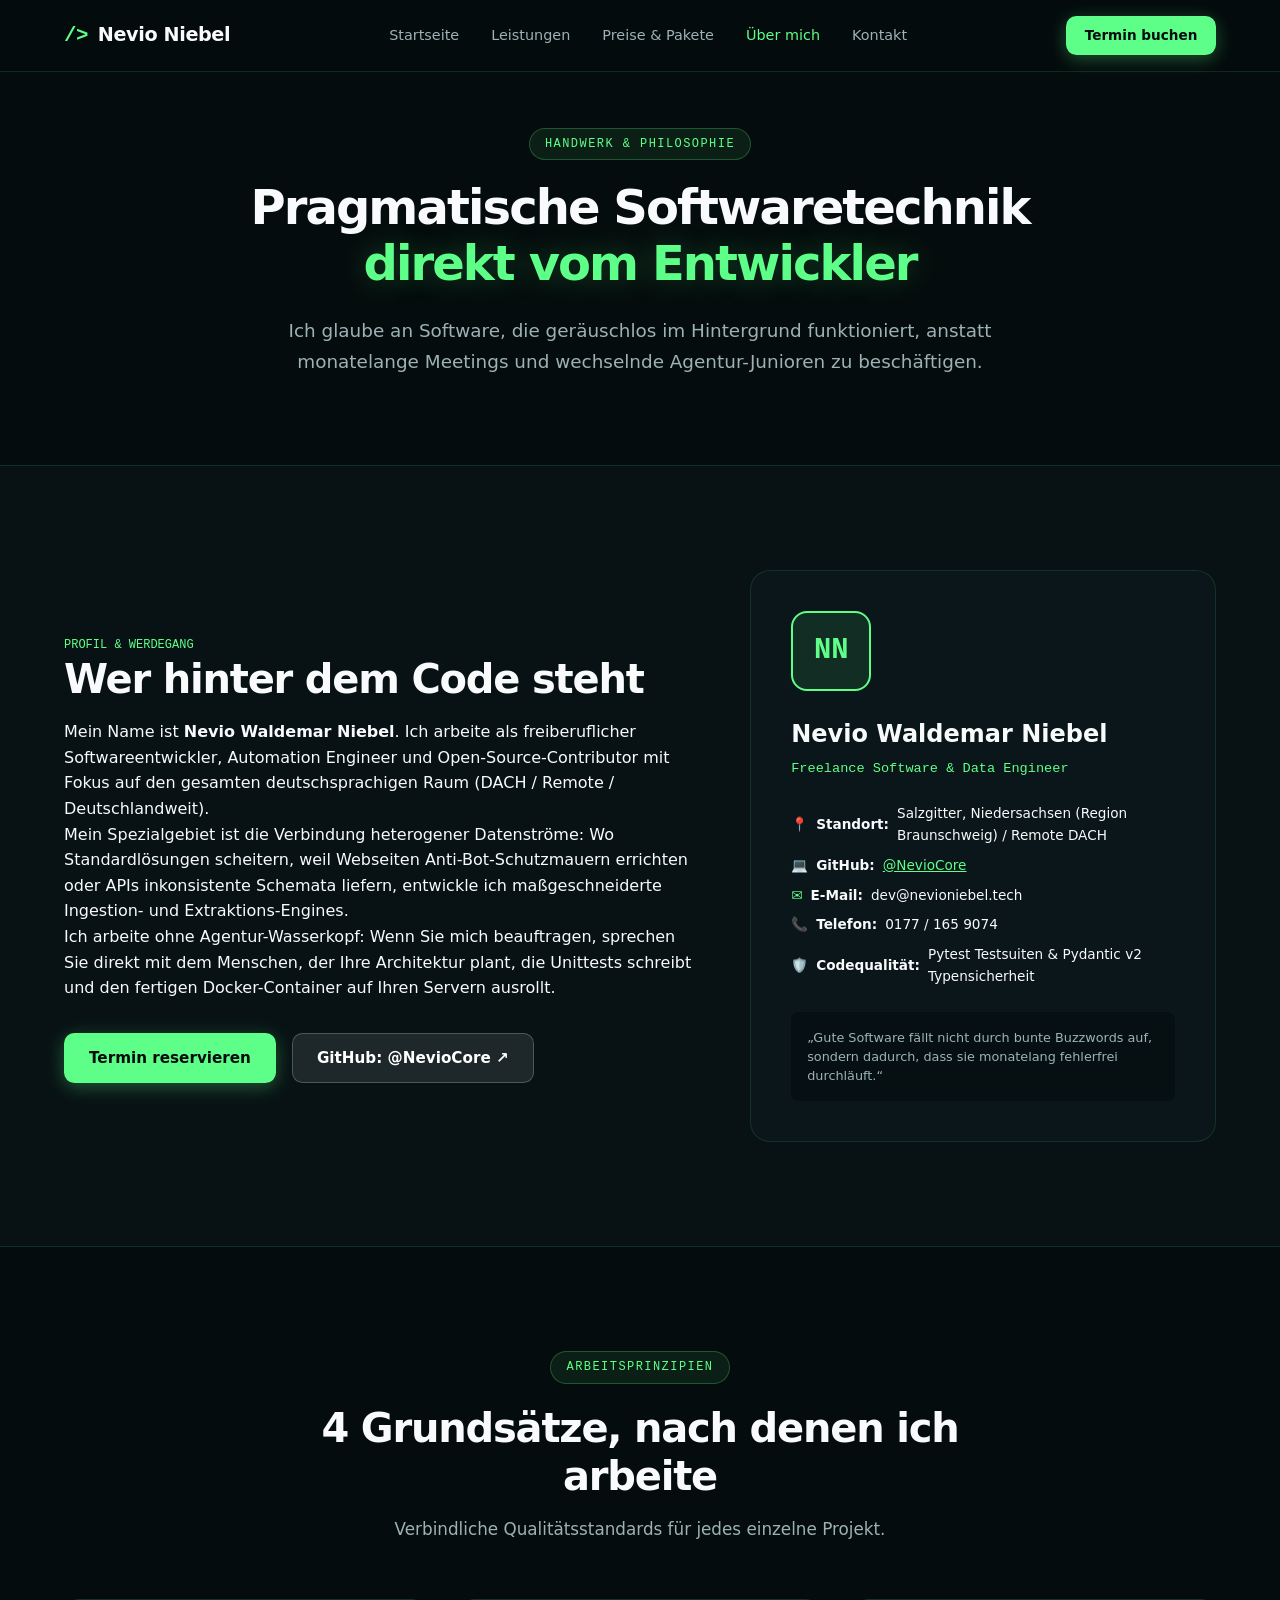
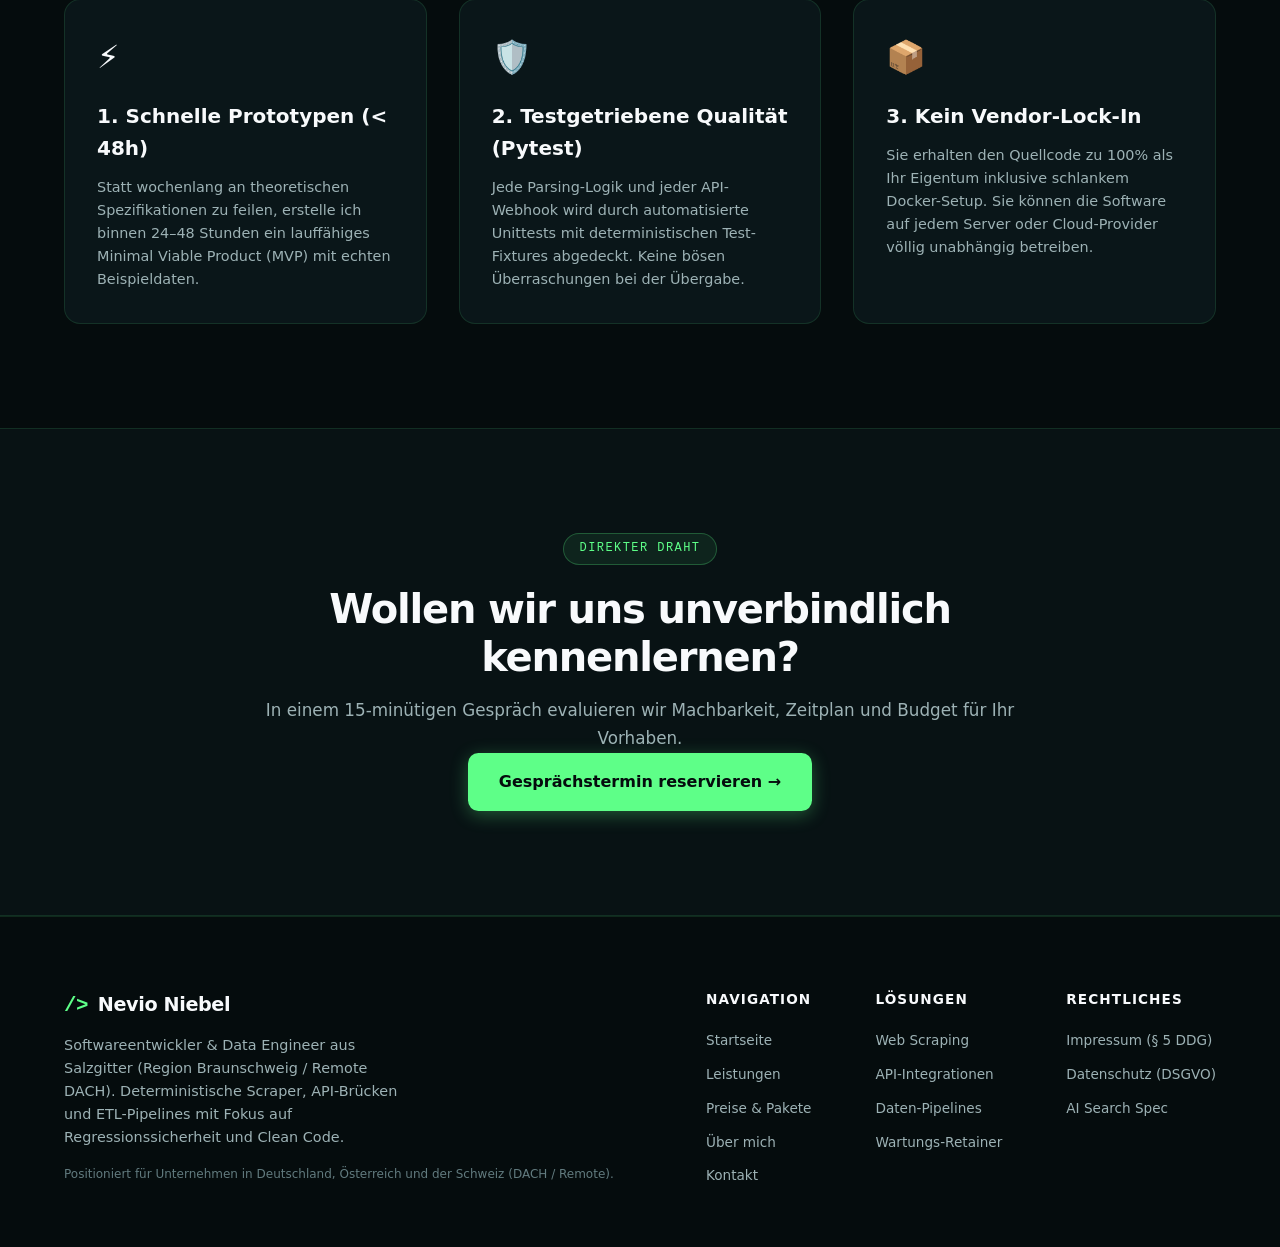
==== commit 446c7545: "feat(v5.0): deploy website V5.0 with RFC 4180 CSV engine, SHA-256 dedupe, honest lead fallback, syst" ====
--- a/about.html
+++ b/about.html
@@ -4,12 +4,9 @@
   <meta charset="UTF-8">
   <meta name="viewport" content="width=device-width, initial-scale=1.0">
   <title>Über mich &amp; Ingenieursansatz | Nevio Niebel</title>
-  <meta name="description" content="Lernen Sie Nevio Waldemar Niebel kennen: Freiberuflicher Softwareentwickler &amp; Data Engineer. Direkte Zusammenarbeit, zero Agentur-Wasserkopf, 100% deterministischer Code.">
+  <meta name="description" content="Lernen Sie Nevio Waldemar Niebel kennen: Freiberuflicher Softwareentwickler &amp; Data Engineer aus Salzgitter. Direkte Zusammenarbeit, pragmatischer Code und automatisierte Testabdeckung.">
   <link rel="canonical" href="https://nevioniebel.tech/about.html">
-  <link rel="stylesheet" href="style.css?v=3.1">
-  <link rel="preconnect" href="https://fonts.googleapis.com">
-  <link rel="preconnect" href="https://fonts.gstatic.com" crossorigin>
-  <link href="https://fonts.googleapis.com/css2?family=Plus+Jakarta+Sans:wght@300;400;500;600;700;800&family=JetBrains+Mono:wght@400;500;600&display=swap" rel="stylesheet">
+  <link rel="stylesheet" href="style.css?v=5.0">
 </head>
 <body class="site-body">
 
@@ -86,7 +83,7 @@
               <li><span>💻</span> <strong>GitHub:</strong> <a href="https://github.com/NevioCore" target="_blank" rel="noopener noreferrer" style="color: var(--color-mint); text-decoration: underline;">@NevioCore</a></li>
               <li><span>✉️</span> <strong>E-Mail:</strong> dev@nevioniebel.tech</li>
               <li><span>📞</span> <strong>Telefon:</strong> 0177 / 165 9074</li>
-              <li><span>🛡️</span> <strong>Codequalität:</strong> 100% Pytest &amp; Pydantic v2</li>
+              <li><span>🛡️</span> <strong>Codequalität:</strong> Pytest Testsuiten &amp; Pydantic v2 Typensicherheit</li>
             </ul>
 
             <div style="padding: 1rem; background: var(--color-surface-input); border-radius: 0.5rem; font-size: 0.8rem; color: var(--color-text-secondary); line-height: 1.5;">
@@ -195,6 +192,6 @@
     </div>
   </footer>
 
-  <script src="app.js?v=3.1"></script>
+  <script src="app.js?v=5.0"></script>
 </body>
 </html>
--- a/style.css
+++ b/style.css
@@ -22,8 +22,8 @@
   --color-text-secondary: #9db2b5;
   --color-text-muted: #627b7f;
 
-  --font-sans: 'Plus Jakarta Sans', -apple-system, BlinkMacSystemFont, "Segoe UI", Roboto, sans-serif;
-  --font-mono: 'JetBrains Mono', monospace;
+  --font-sans: system-ui, -apple-system, BlinkMacSystemFont, "Segoe UI", Roboto, "Helvetica Neue", Arial, sans-serif;
+  --font-mono: ui-monospace, SFMono-Regular, "SF Mono", Menlo, Consolas, "Liberation Mono", monospace;
 
   --transition-smooth: all 0.25s cubic-bezier(0.16, 1, 0.3, 1);
   --shadow-cyber: 0 20px 40px -15px rgba(0, 0, 0, 0.7), 0 0 25px rgba(94, 255, 136, 0.08);
@@ -1041,6 +1041,17 @@
   display: grid;
   grid-template-columns: 1fr 1fr;
   gap: 1rem;
+}
+
+@media (max-width: 680px) {
+  .form-row {
+    grid-template-columns: 1fr;
+  }
+}
+
+.form-group {
+  min-width: 0;
+  width: 100%;
 }
 
 .form-row > * {
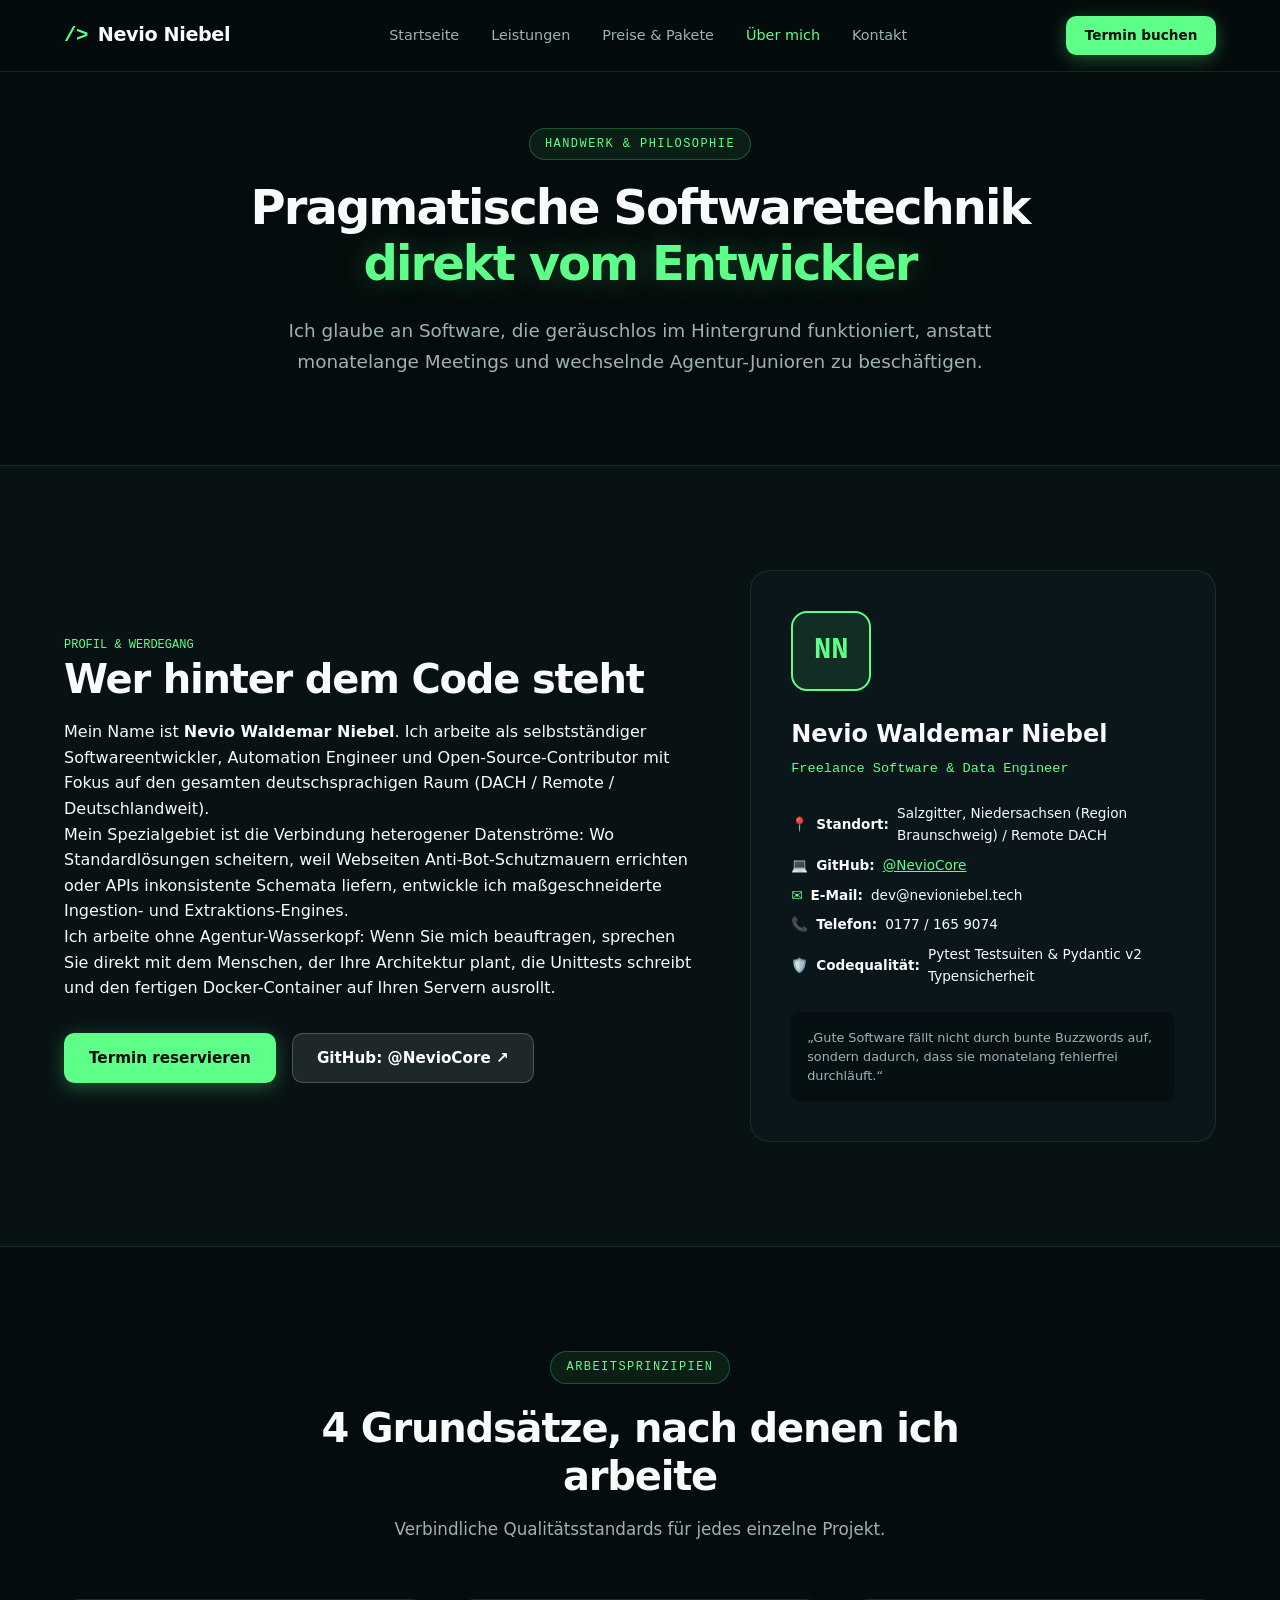
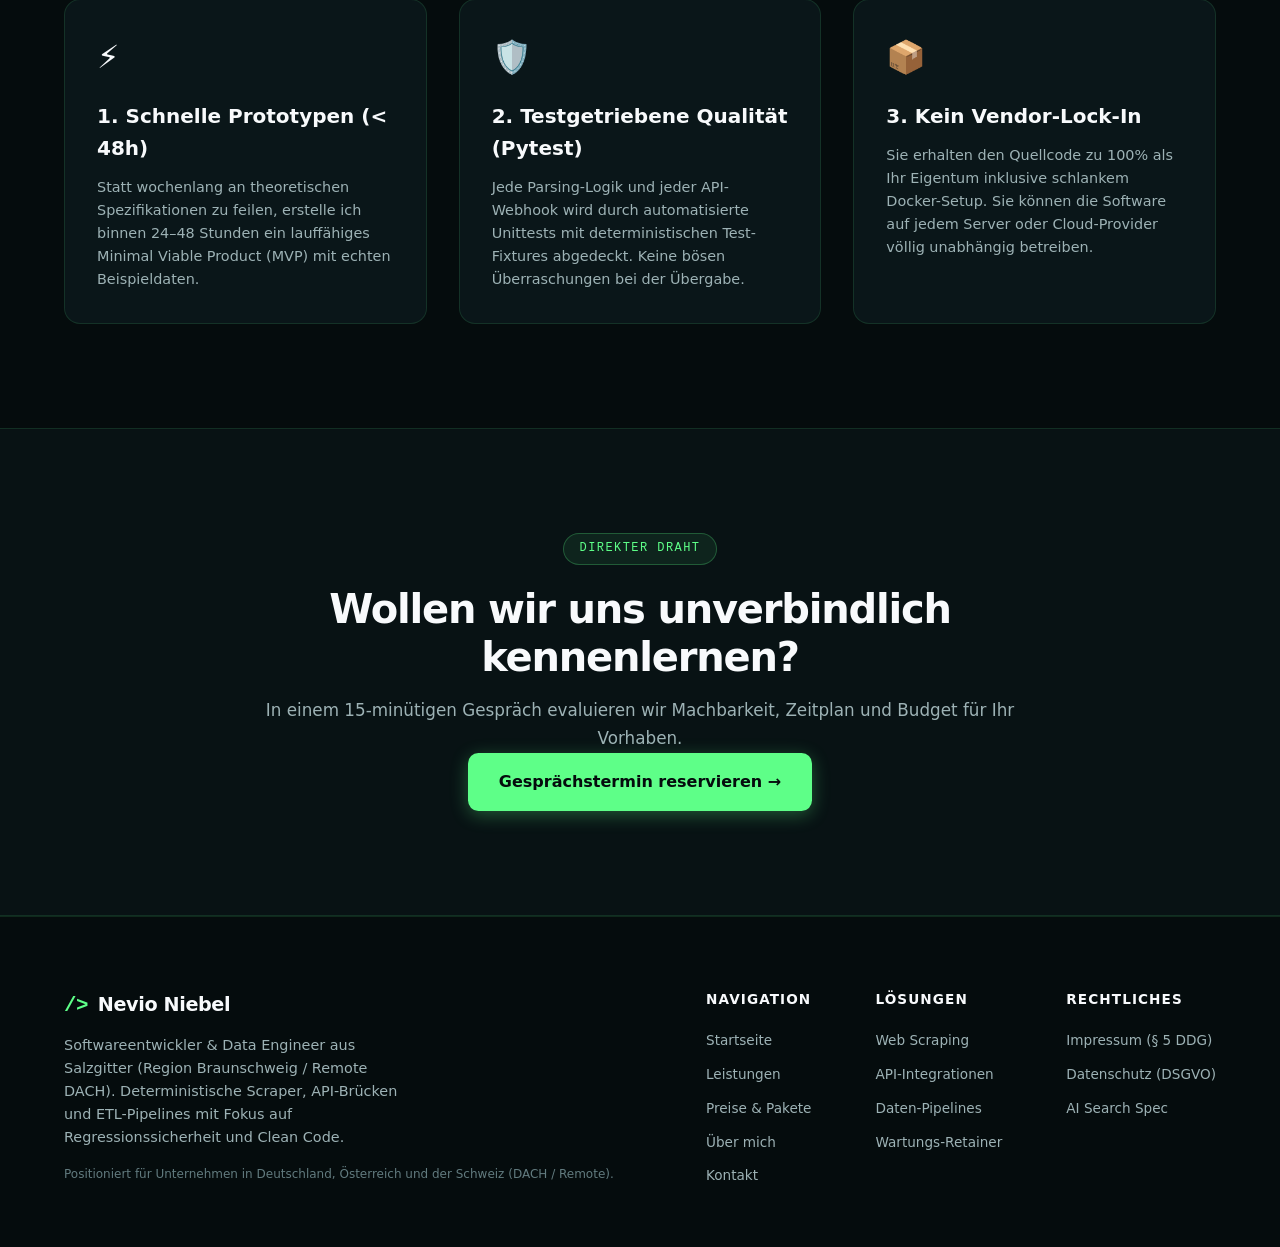
==== commit af11924c: "feat(v5.1): deploy grounded hero architecture card, interactive ROI model, and honest legal/tax stat" ====
--- a/about.html
+++ b/about.html
@@ -53,7 +53,7 @@
             <span class="solution-category">Profil &amp; Werdegang</span>
             <h2 class="section-title">Wer hinter dem Code steht</h2>
             <p class="paragraph">
-              Mein Name ist <strong>Nevio Waldemar Niebel</strong>. Ich arbeite als freiberuflicher Softwareentwickler, Automation Engineer und Open-Source-Contributor mit Fokus auf den gesamten deutschsprachigen Raum (DACH / Remote / Deutschlandweit).
+              Mein Name ist <strong>Nevio Waldemar Niebel</strong>. Ich arbeite als selbstständiger Softwareentwickler, Automation Engineer und Open-Source-Contributor mit Fokus auf den gesamten deutschsprachigen Raum (DACH / Remote / Deutschlandweit).
             </p>
             <p class="paragraph">
               Mein Spezialgebiet ist die Verbindung heterogener Datenströme: Wo Standardlösungen scheitern, weil Webseiten Anti-Bot-Schutzmauern errichten oder APIs inkonsistente Schemata liefern, entwickle ich maßgeschneiderte Ingestion- und Extraktions-Engines.
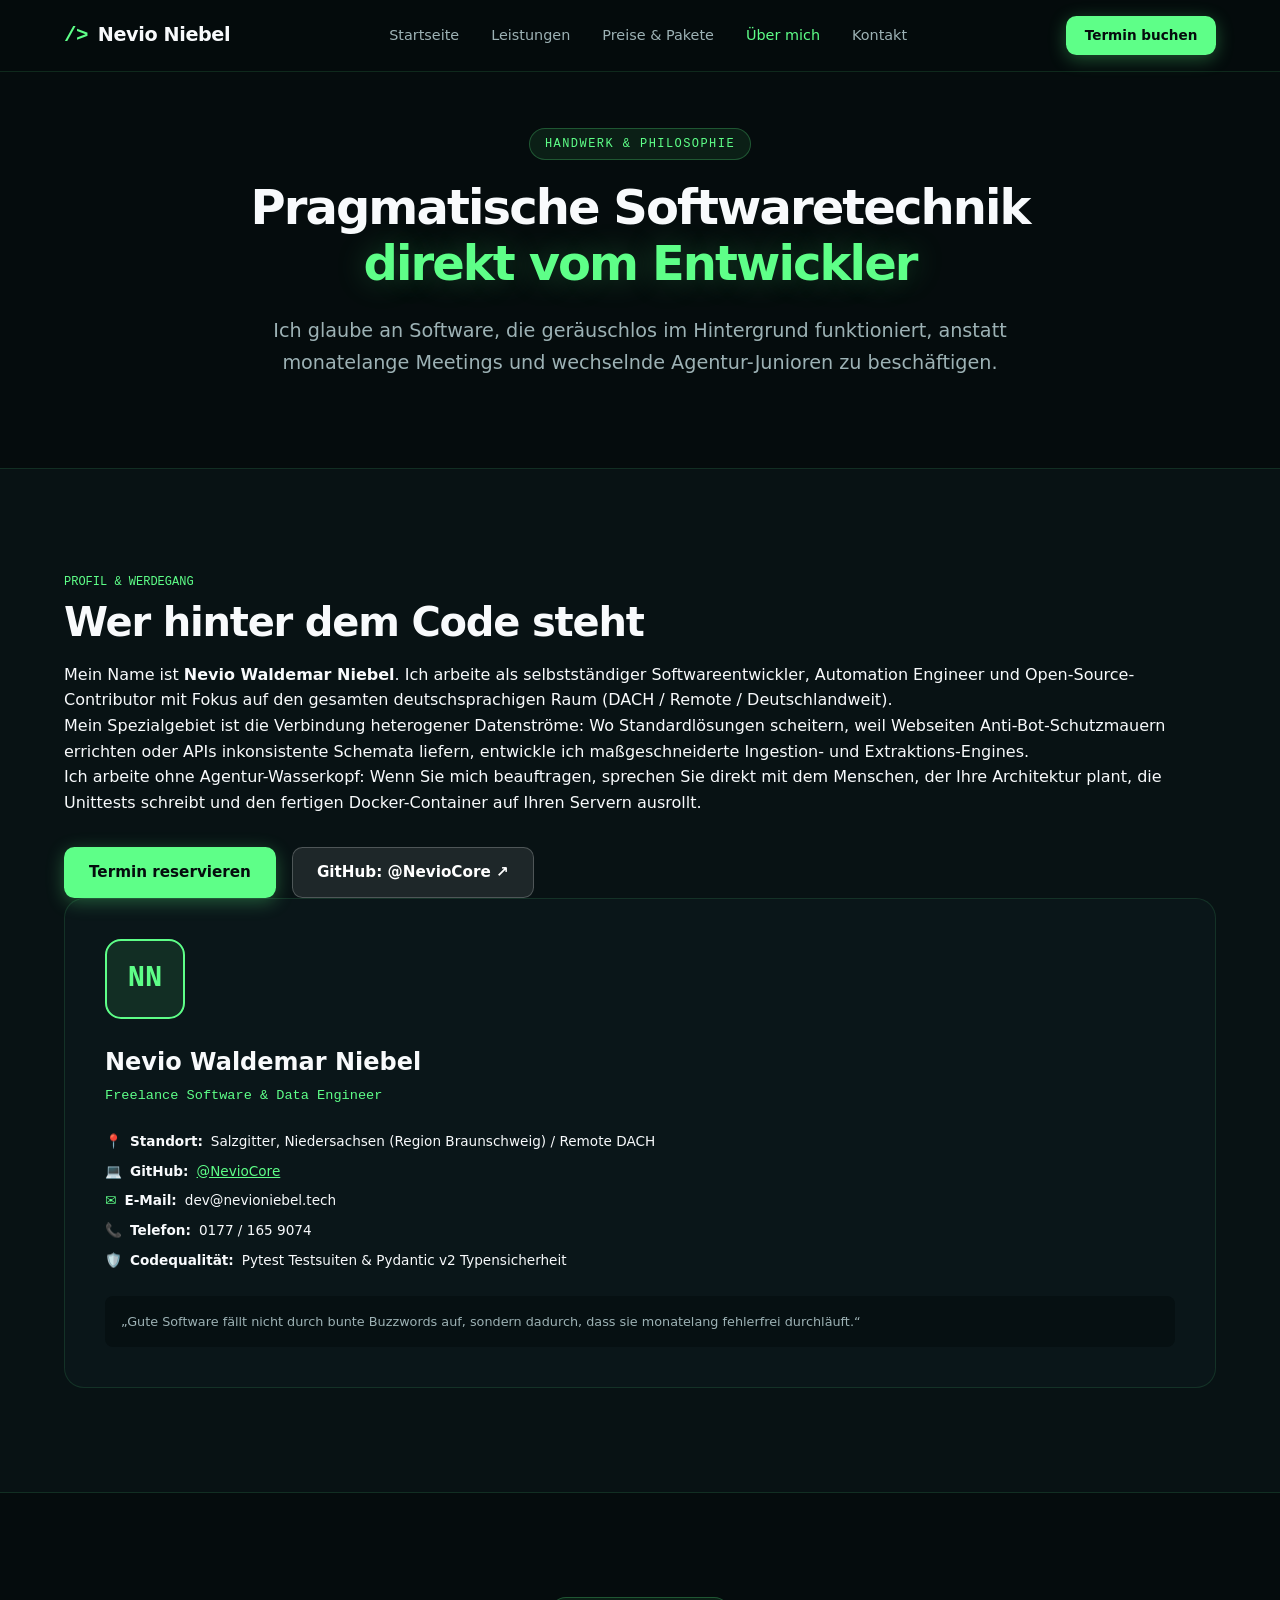
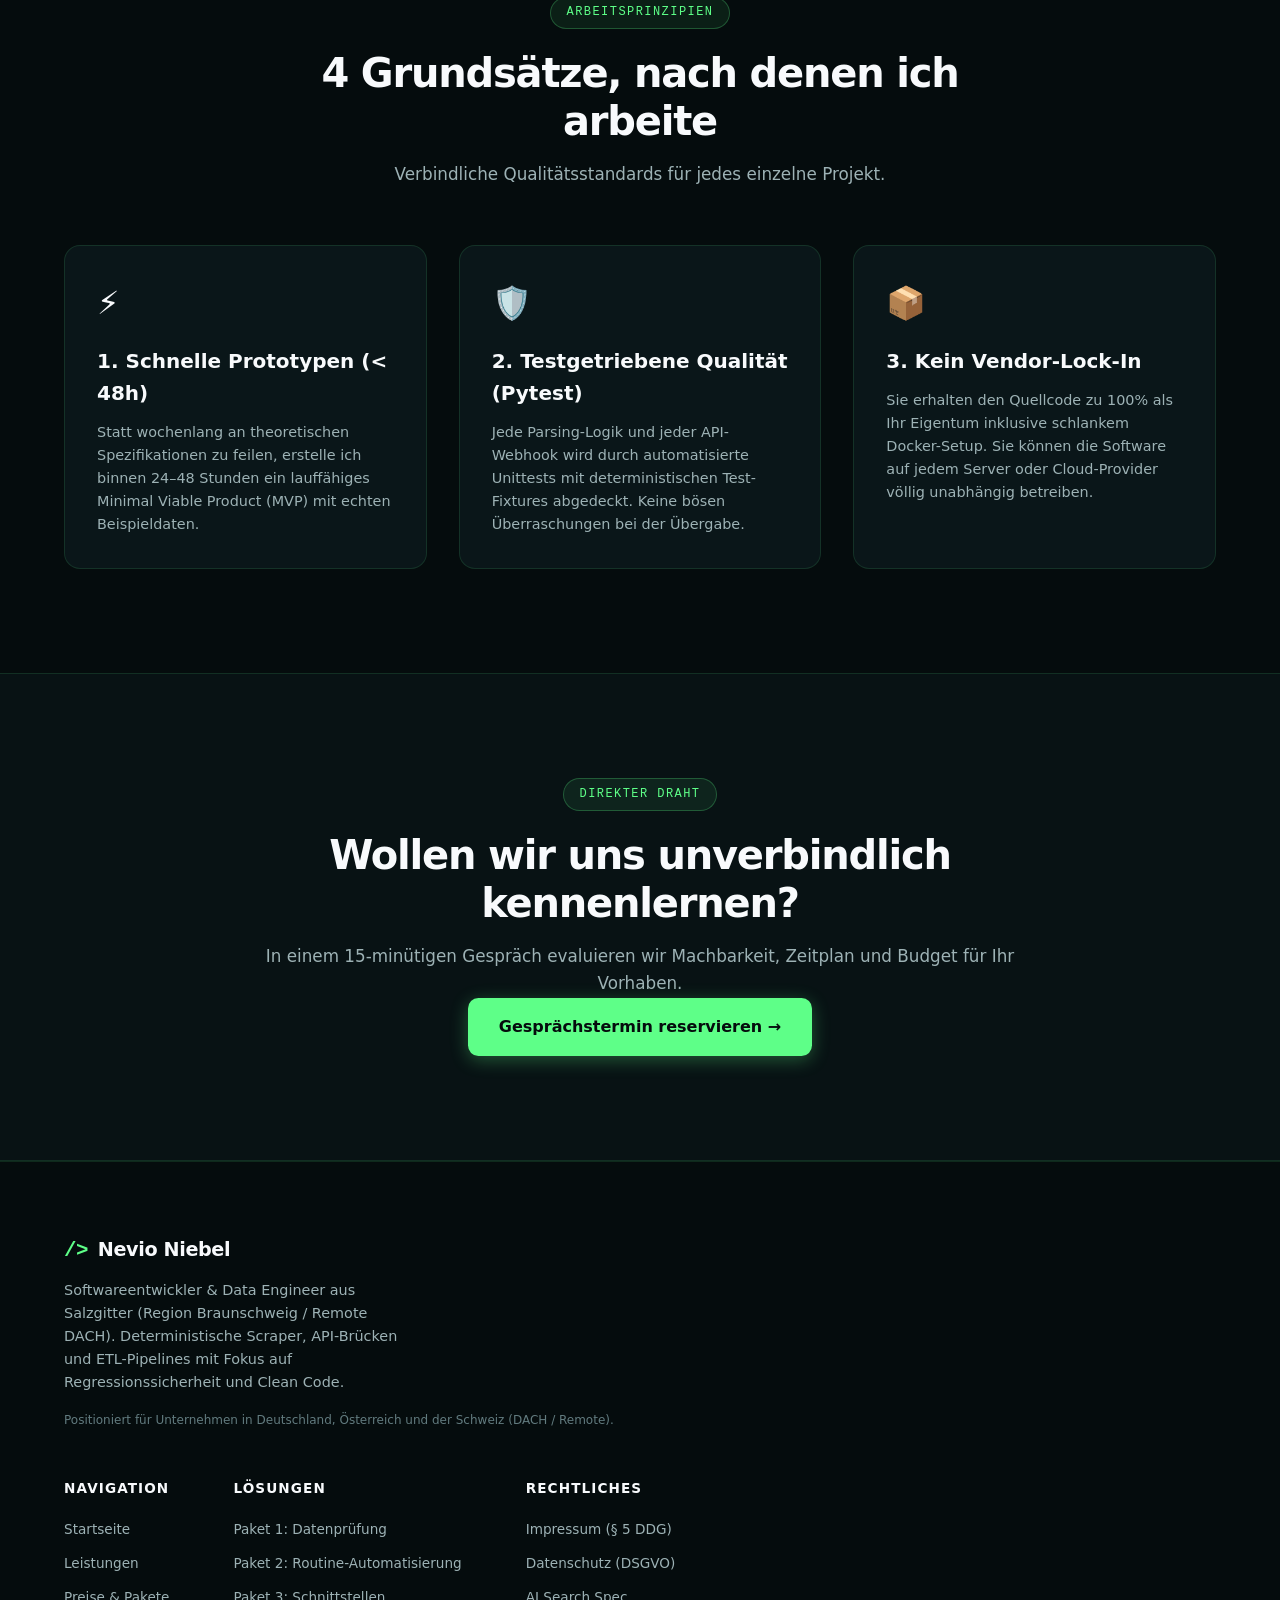
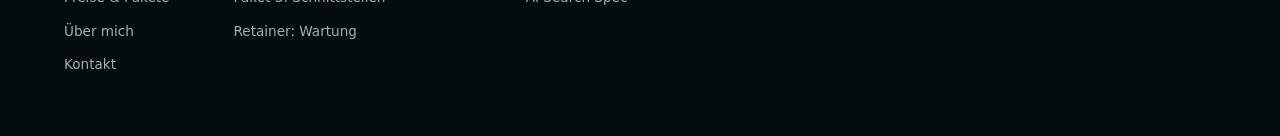
==== commit 9eb45456: "Deploy V6.0: Premium frontend redesign, standardized packages, 2-mode data lab, SVG architecture dia" ====
--- a/about.html
+++ b/about.html
@@ -6,7 +6,7 @@
   <title>Über mich &amp; Ingenieursansatz | Nevio Niebel</title>
   <meta name="description" content="Lernen Sie Nevio Waldemar Niebel kennen: Freiberuflicher Softwareentwickler &amp; Data Engineer aus Salzgitter. Direkte Zusammenarbeit, pragmatischer Code und automatisierte Testabdeckung.">
   <link rel="canonical" href="https://nevioniebel.tech/about.html">
-  <link rel="stylesheet" href="style.css?v=5.0">
+  <link rel="stylesheet" href="style.css?v=6.0">
 </head>
 <body class="site-body">
 
@@ -177,10 +177,10 @@
         </div>
         <div>
           <h4>Lösungen</h4>
-          <a href="services.html#scraping">Web Scraping</a>
-          <a href="services.html#api">API-Integrationen</a>
-          <a href="services.html#pipeline">Daten-Pipelines</a>
-          <a href="services.html#retainer">Wartungs-Retainer</a>
+          <a href="services.html#bereinigung">Paket 1: Datenprüfung</a>
+          <a href="services.html#buero">Paket 2: Routine-Automatisierung</a>
+          <a href="services.html#api">Paket 3: Schnittstellen</a>
+          <a href="services.html#retainer">Retainer: Wartung</a>
         </div>
         <div>
           <h4>Rechtliches</h4>
@@ -192,6 +192,6 @@
     </div>
   </footer>
 
-  <script src="app.js?v=5.0"></script>
+  <script src="app.js?v=6.0"></script>
 </body>
 </html>
--- a/style.css
+++ b/style.css
@@ -239,57 +239,37 @@
   width: 100%;
 }
 
-/* Hero Section (Ethiack Grid Layout with 3D Cyber Asset) */
+/* Hero Section (Clean, Authoritative Typography Layout) */
 .hero-section {
   padding: 9.5rem 0 5rem 0;
 }
 
-.hero-grid {
-  display: grid;
-  grid-template-columns: 1.15fr 0.85fr;
-  gap: 3.5rem;
-  align-items: center;
-}
-
-.hero-text {
-  text-align: left;
-}
-
-.status-pill {
-  display: inline-flex;
-  align-items: center;
-  gap: 0.6rem;
-  padding: 0.45rem 1.1rem;
+.hero-content-single {
+  max-width: 920px;
+  margin: 0 auto;
+  text-align: center;
+}
+
+.hero-studio-tag {
+  display: inline-block;
+  padding: 0.4rem 1.1rem;
+  background: var(--color-surface);
+  border: 1px solid var(--color-border);
   border-radius: 9999px;
-  background-color: rgba(94, 255, 136, 0.08);
-  border: 1px solid rgba(94, 255, 136, 0.25);
-  color: var(--color-mint);
   font-size: 0.8rem;
   font-weight: 500;
+  color: var(--color-mint);
   margin-bottom: 2rem;
-}
-
-.status-dot {
-  width: 8px;
-  height: 8px;
-  background-color: var(--color-mint);
-  border-radius: 50%;
-  box-shadow: 0 0 10px var(--color-mint);
-  animation: pulse-dot 2s infinite;
-}
-
-@keyframes pulse-dot {
-  0% { transform: scale(0.95); opacity: 0.8; }
-  50% { transform: scale(1.2); opacity: 1; }
-  100% { transform: scale(0.95); opacity: 0.8; }
+  letter-spacing: 0.02em;
 }
 
 .hero-title {
-  font-size: 3.25rem;
+  font-size: 3.4rem;
   font-weight: 800;
   line-height: 1.15;
   letter-spacing: -0.04em;
   margin-bottom: 1.5rem;
+  color: var(--color-text-primary);
 }
 
 .highlight-mint {
@@ -298,64 +278,20 @@
 }
 
 .hero-subtitle {
-  font-size: 1.15rem;
+  font-size: 1.2rem;
   color: var(--color-text-secondary);
   line-height: 1.7;
-  margin-bottom: 2.5rem;
+  max-width: 780px;
+  margin: 0 auto 2.5rem auto;
 }
 
 .hero-actions {
   display: flex;
   align-items: center;
+  justify-content: center;
   gap: 1.25rem;
   margin-bottom: 3.5rem;
   flex-wrap: wrap;
-}
-
-/* Hero 3D Visual Frame */
-.hero-visual-frame {
-  position: relative;
-  border-radius: 1.25rem;
-  overflow: hidden;
-  border: 1px solid var(--color-border);
-  box-shadow: var(--shadow-cyber);
-  background: var(--color-surface);
-}
-
-.hero-visual-img {
-  width: 100%;
-  height: auto;
-  display: block;
-  object-fit: cover;
-  transition: transform 0.5s ease;
-}
-
-.hero-visual-frame:hover .hero-visual-img {
-  transform: scale(1.03);
-}
-
-.visual-badge {
-  position: absolute;
-  bottom: 1rem;
-  left: 1rem;
-  right: 1rem;
-  background: rgba(5, 12, 13, 0.85);
-  backdrop-filter: blur(10px);
-  border: 1px solid var(--color-border);
-  border-radius: 0.75rem;
-  padding: 0.75rem 1rem;
-  display: flex;
-  align-items: center;
-  justify-content: space-between;
-  font-size: 0.8rem;
-  font-family: var(--font-mono);
-}
-
-.visual-badge-status {
-  color: var(--color-mint);
-  display: flex;
-  align-items: center;
-  gap: 0.4rem;
 }
 
 /* Trust Badges Strip */
@@ -849,7 +785,46 @@
   font-size: 0.75rem;
   color: var(--color-mint);
   text-transform: uppercase;
-  margin-bottom: 0.5rem;
+  margin-bottom: 0.35rem;
+  display: block;
+}
+
+.solution-price {
+  font-family: var(--font-mono);
+  font-size: 1.85rem;
+  font-weight: 800;
+  color: var(--color-mint);
+  margin: 0.25rem 0 0.65rem 0;
+}
+
+.solution-featured {
+  border-color: rgba(94, 255, 136, 0.4);
+  box-shadow: 0 0 25px rgba(94, 255, 136, 0.1);
+  position: relative;
+}
+
+.featured-tag {
+  position: absolute;
+  top: -0.75rem;
+  right: 1.5rem;
+  background: var(--color-mint);
+  color: #050c0d;
+  font-family: var(--font-mono);
+  font-size: 0.7rem;
+  font-weight: 800;
+  text-transform: uppercase;
+  padding: 0.25rem 0.85rem;
+  border-radius: 9999px;
+  letter-spacing: 0.05em;
+}
+
+.diagram-visual-box {
+  background: #040a0c;
+  border-bottom: 1px solid var(--color-border);
+  padding: 1.25rem;
+  display: flex;
+  align-items: center;
+  justify-content: center;
 }
 
 .solution-title {
@@ -1040,11 +1015,23 @@
 .form-row {
   display: grid;
   grid-template-columns: 1fr 1fr;
+  gap: 1.25rem;
+}
+
+@media (max-width: 860px) {
+  .form-row {
+    grid-template-columns: 1fr;
+  }
+}
+
+.roi-params-row {
+  display: grid;
+  grid-template-columns: 1fr 1fr;
   gap: 1rem;
 }
 
 @media (max-width: 680px) {
-  .form-row {
+  .roi-params-row {
     grid-template-columns: 1fr;
   }
 }
@@ -1085,22 +1072,21 @@
   -webkit-appearance: none;
   background-image: url("data:image/svg+xml;charset=UTF-8,%3csvg xmlns='http://www.w3.org/2000/svg' viewBox='0 0 24 24' fill='none' stroke='%235eff88' stroke-width='2' stroke-linecap='round' stroke-linejoin='round'%3e%3cpolyline points='6 9 12 15 18 9'%3e%3c/polyline%3e%3c/svg%3e");
   background-repeat: no-repeat;
-  background-position: right 0.75rem center;
+  background-position: right 1rem center;
   background-size: 1rem;
-  padding-right: 2.2rem;
-  text-overflow: ellipsis;
-  overflow: hidden;
-  white-space: nowrap;
-  font-size: 0.85rem;
+  padding-right: 2.5rem;
+  font-size: 0.9rem;
   cursor: pointer;
   min-width: 0;
   max-width: 100%;
+  box-sizing: border-box;
 }
 
 select.form-control option {
   background-color: var(--color-surface);
   color: var(--color-text-primary);
-  padding: 0.5rem;
+  padding: 0.65rem;
+  font-size: 0.9rem;
 }
 
 .form-control:focus {
@@ -1120,10 +1106,12 @@
 .package-radio-card {
   border: 1px solid var(--color-border);
   border-radius: 0.75rem;
-  padding: 1rem;
+  padding: 1.1rem;
   background: var(--color-surface-input);
   cursor: pointer;
   transition: var(--transition-smooth);
+  display: flex;
+  flex-direction: column;
 }
 
 .package-radio-card:hover {
@@ -1137,14 +1125,22 @@
 
 .pkg-name {
   font-weight: 700;
-  font-size: 0.9rem;
-  margin-bottom: 0.2rem;
+  font-size: 0.95rem;
+  margin-bottom: 0.25rem;
 }
 
 .pkg-price {
   font-family: var(--font-mono);
-  font-size: 0.8rem;
-  color: var(--color-mint);
+  font-size: 0.85rem;
+  color: var(--color-mint);
+  font-weight: 600;
+}
+
+.pkg-desc {
+  font-size: 0.75rem;
+  color: var(--color-text-secondary);
+  margin-top: 0.35rem;
+  line-height: 1.4;
 }
 
 /* Footer */
@@ -1550,6 +1546,129 @@
   text-align: left;
 }
 
+/* Mode 2: Demo Workflows Grid (Before/After Comparison) */
+.demo-workflows-grid {
+  display: grid;
+  grid-template-columns: repeat(3, 1fr);
+  gap: 1.25rem;
+  margin: 1.5rem 0;
+}
+
+@media (max-width: 900px) {
+  .demo-workflows-grid {
+    grid-template-columns: 1fr;
+  }
+}
+
+.demo-workflow-card {
+  background: var(--color-surface);
+  border: 1px solid var(--color-border);
+  border-radius: 1rem;
+  padding: 1.5rem;
+  display: flex;
+  flex-direction: column;
+  justify-content: space-between;
+}
+
+.demo-workflow-header {
+  margin-bottom: 1rem;
+}
+
+.demo-workflow-header h4 {
+  font-size: 1.15rem;
+  color: var(--color-text-primary);
+  margin: 0;
+  font-weight: 700;
+}
+
+.demo-tag {
+  font-family: var(--font-mono);
+  font-size: 0.72rem;
+  color: var(--color-mint);
+  display: block;
+  margin-bottom: 0.35rem;
+  text-transform: uppercase;
+  letter-spacing: 0.05em;
+}
+
+.demo-comparison-box {
+  display: flex;
+  flex-direction: column;
+  gap: 0.75rem;
+  margin-bottom: 1.25rem;
+}
+
+.demo-side {
+  padding: 0.85rem 1rem;
+  border-radius: 0.5rem;
+  font-size: 0.83rem;
+  line-height: 1.55;
+}
+
+.demo-before {
+  background: rgba(244, 63, 94, 0.06);
+  border-left: 3px solid var(--color-rose);
+}
+
+.demo-after {
+  background: rgba(94, 255, 136, 0.06);
+  border-left: 3px solid var(--color-mint);
+}
+
+.side-label {
+  font-weight: 700;
+  font-size: 0.78rem;
+  margin-bottom: 0.3rem;
+}
+
+.demo-benefit-bar {
+  padding: 0.75rem 1rem;
+  background: rgba(56, 189, 248, 0.08);
+  border: 1px solid rgba(56, 189, 248, 0.2);
+  border-radius: 0.5rem;
+  font-size: 0.8rem;
+  color: var(--color-text-primary);
+  line-height: 1.5;
+}
+
+/* Principles Grid */
+.principles-grid {
+  display: grid;
+  grid-template-columns: repeat(2, 1fr);
+  gap: 1.5rem;
+}
+
+@media (max-width: 800px) {
+  .principles-grid {
+    grid-template-columns: 1fr !important;
+  }
+}
+
+.principle-card {
+  background: var(--color-surface);
+  border: 1px solid var(--color-border);
+  border-radius: 1.25rem;
+  padding: 2rem;
+}
+
+.principle-icon {
+  font-size: 2rem;
+  margin-bottom: 0.85rem;
+}
+
+.principle-title {
+  font-size: 1.25rem;
+  margin-bottom: 0.5rem;
+  color: var(--color-text-primary);
+  font-weight: 700;
+}
+
+.principle-desc {
+  color: var(--color-text-secondary);
+  font-size: 0.95rem;
+  line-height: 1.65;
+}
+
 /* Tab 2: Audit View */
 .audit-dropzone {
   margin: 1.5rem;
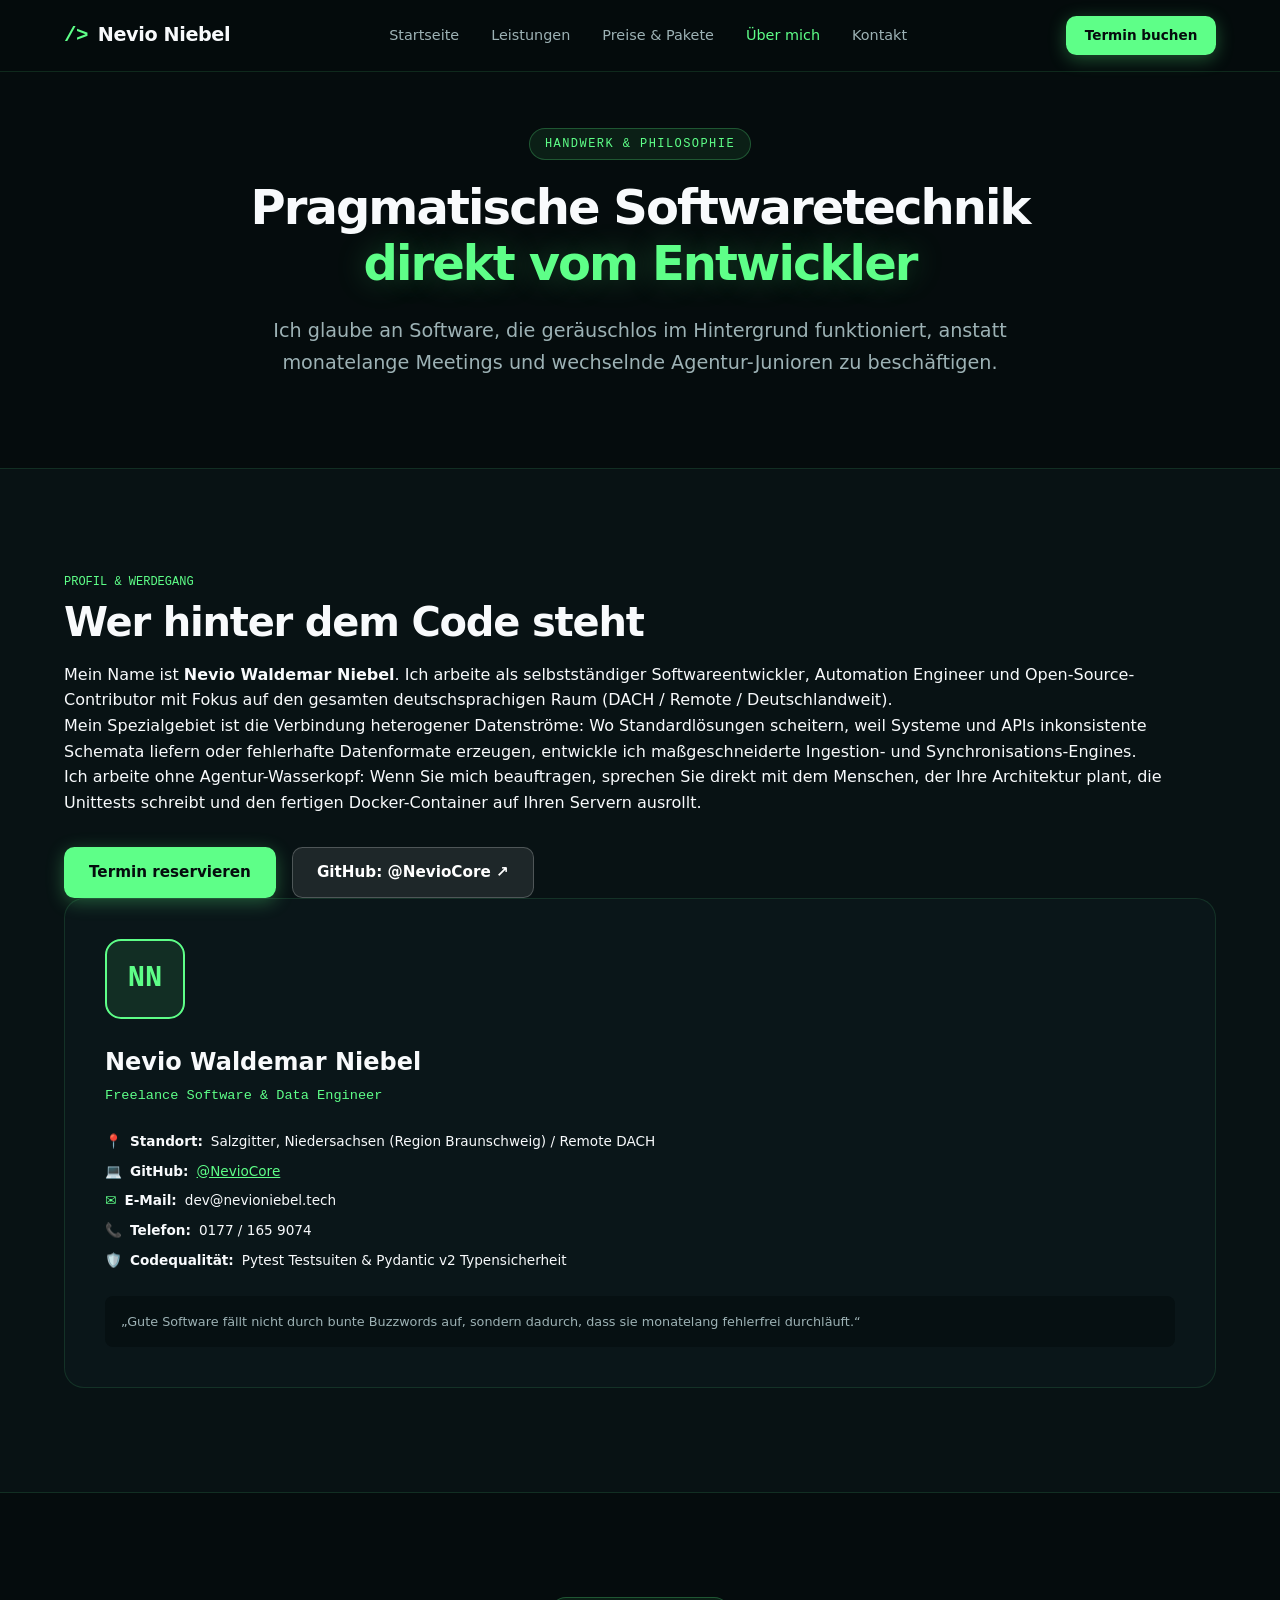
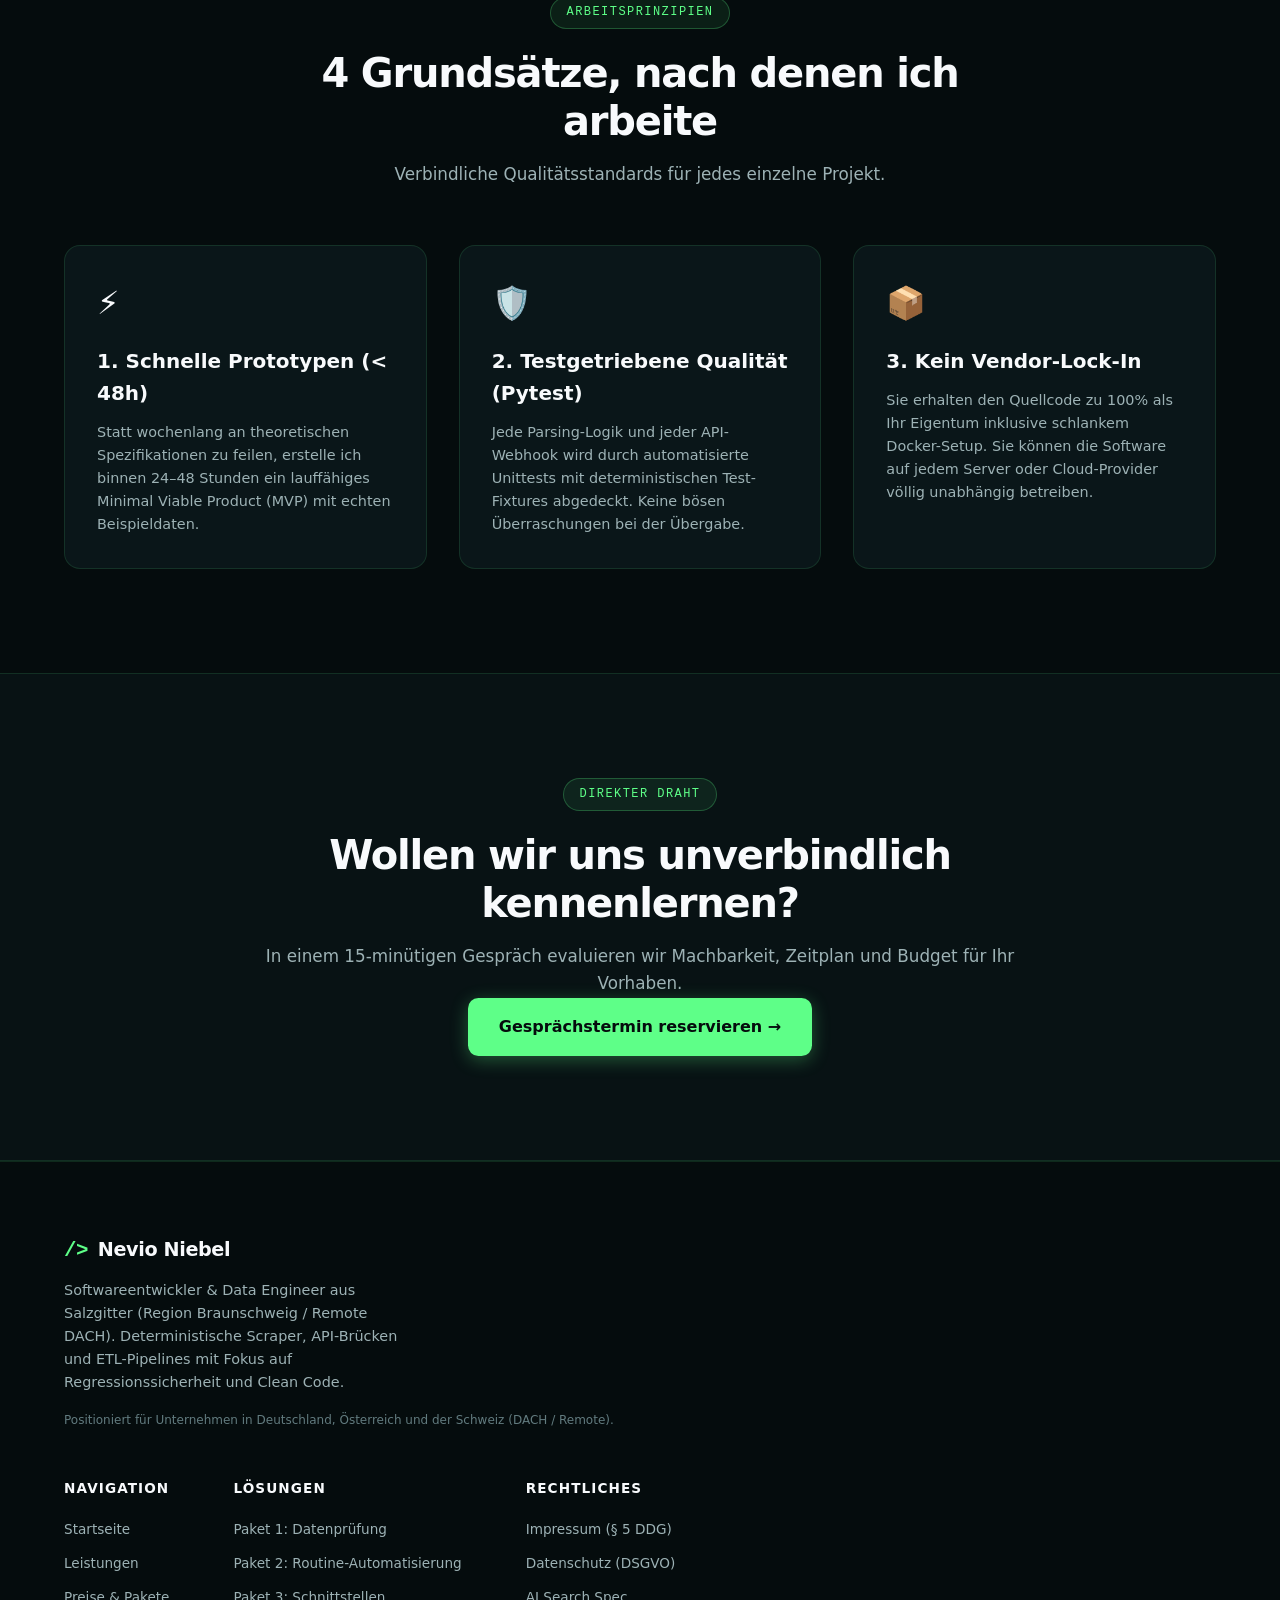
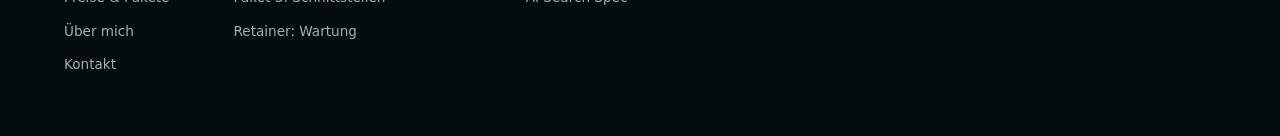
==== commit 0cd6ac65: "feat(v6.1): finalize mobile responsive rules, remove remaining anti-bot claim in about, add hash scr" ====
--- a/about.html
+++ b/about.html
@@ -56,7 +56,7 @@
               Mein Name ist <strong>Nevio Waldemar Niebel</strong>. Ich arbeite als selbstständiger Softwareentwickler, Automation Engineer und Open-Source-Contributor mit Fokus auf den gesamten deutschsprachigen Raum (DACH / Remote / Deutschlandweit).
             </p>
             <p class="paragraph">
-              Mein Spezialgebiet ist die Verbindung heterogener Datenströme: Wo Standardlösungen scheitern, weil Webseiten Anti-Bot-Schutzmauern errichten oder APIs inkonsistente Schemata liefern, entwickle ich maßgeschneiderte Ingestion- und Extraktions-Engines.
+              Mein Spezialgebiet ist die Verbindung heterogener Datenströme: Wo Standardlösungen scheitern, weil Systeme und APIs inkonsistente Schemata liefern oder fehlerhafte Datenformate erzeugen, entwickle ich maßgeschneiderte Ingestion- und Synchronisations-Engines.
             </p>
             <p class="paragraph">
               Ich arbeite ohne Agentur-Wasserkopf: Wenn Sie mich beauftragen, sprechen Sie direkt mit dem Menschen, der Ihre Architektur plant, die Unittests schreibt und den fertigen Docker-Container auf Ihren Servern ausrollt.
--- a/style.css
+++ b/style.css
@@ -252,6 +252,10 @@
 
 .hero-studio-tag {
   display: inline-block;
+  max-width: 100%;
+  box-sizing: border-box;
+  white-space: normal;
+  word-break: break-word;
   padding: 0.4rem 1.1rem;
   background: var(--color-surface);
   border: 1px solid var(--color-border);
@@ -1209,7 +1213,19 @@
 }
 
 @media (max-width: 768px) {
+  .container { padding: 0 1.25rem; }
+  .brand { font-size: 1.05rem; }
+  .brand-symbol { font-size: 1.15rem; }
+  .navbar .btn-sm { padding: 0.4rem 0.85rem; font-size: 0.82rem; }
+  .hero-section { padding: 6.5rem 0 3.5rem 0; }
+  .hero-title { font-size: 1.95rem; line-height: 1.2; word-break: break-word; }
+  .hero-subtitle { font-size: 1.02rem; line-height: 1.6; }
+  .hero-studio-tag { font-size: 0.75rem; padding: 0.35rem 0.85rem; }
+  .hero-actions { flex-direction: column; width: 100%; gap: 0.75rem; }
+  .hero-actions .btn { width: 100%; }
   .trust-strip { grid-template-columns: 1fr; }
+  .terminal-mode-bar { flex-direction: column; }
+  .terminal-mode-btn { width: 100%; border-right: none; border-bottom: 1px solid var(--color-border); white-space: normal; text-align: left; padding: 0.75rem 1rem; }
   .terminal-button-grid { grid-template-columns: 1fr; }
   .package-radio-group { grid-template-columns: 1fr; }
   .form-row { grid-template-columns: 1fr; }
@@ -1217,6 +1233,12 @@
   .booking-form-card { padding: 1.75rem 1.25rem; }
   .booking-summary-card { padding: 1.75rem 1.25rem; }
   .booking-portal-grid { gap: 1.75rem; }
+}
+
+@media (max-width: 480px) {
+  .container { padding: 0 1rem; }
+  .hero-title { font-size: 1.7rem; }
+  .hero-studio-tag { font-size: 0.7rem; padding: 0.3rem 0.65rem; }
 }
 
 /* ROI Calculator Styles */
